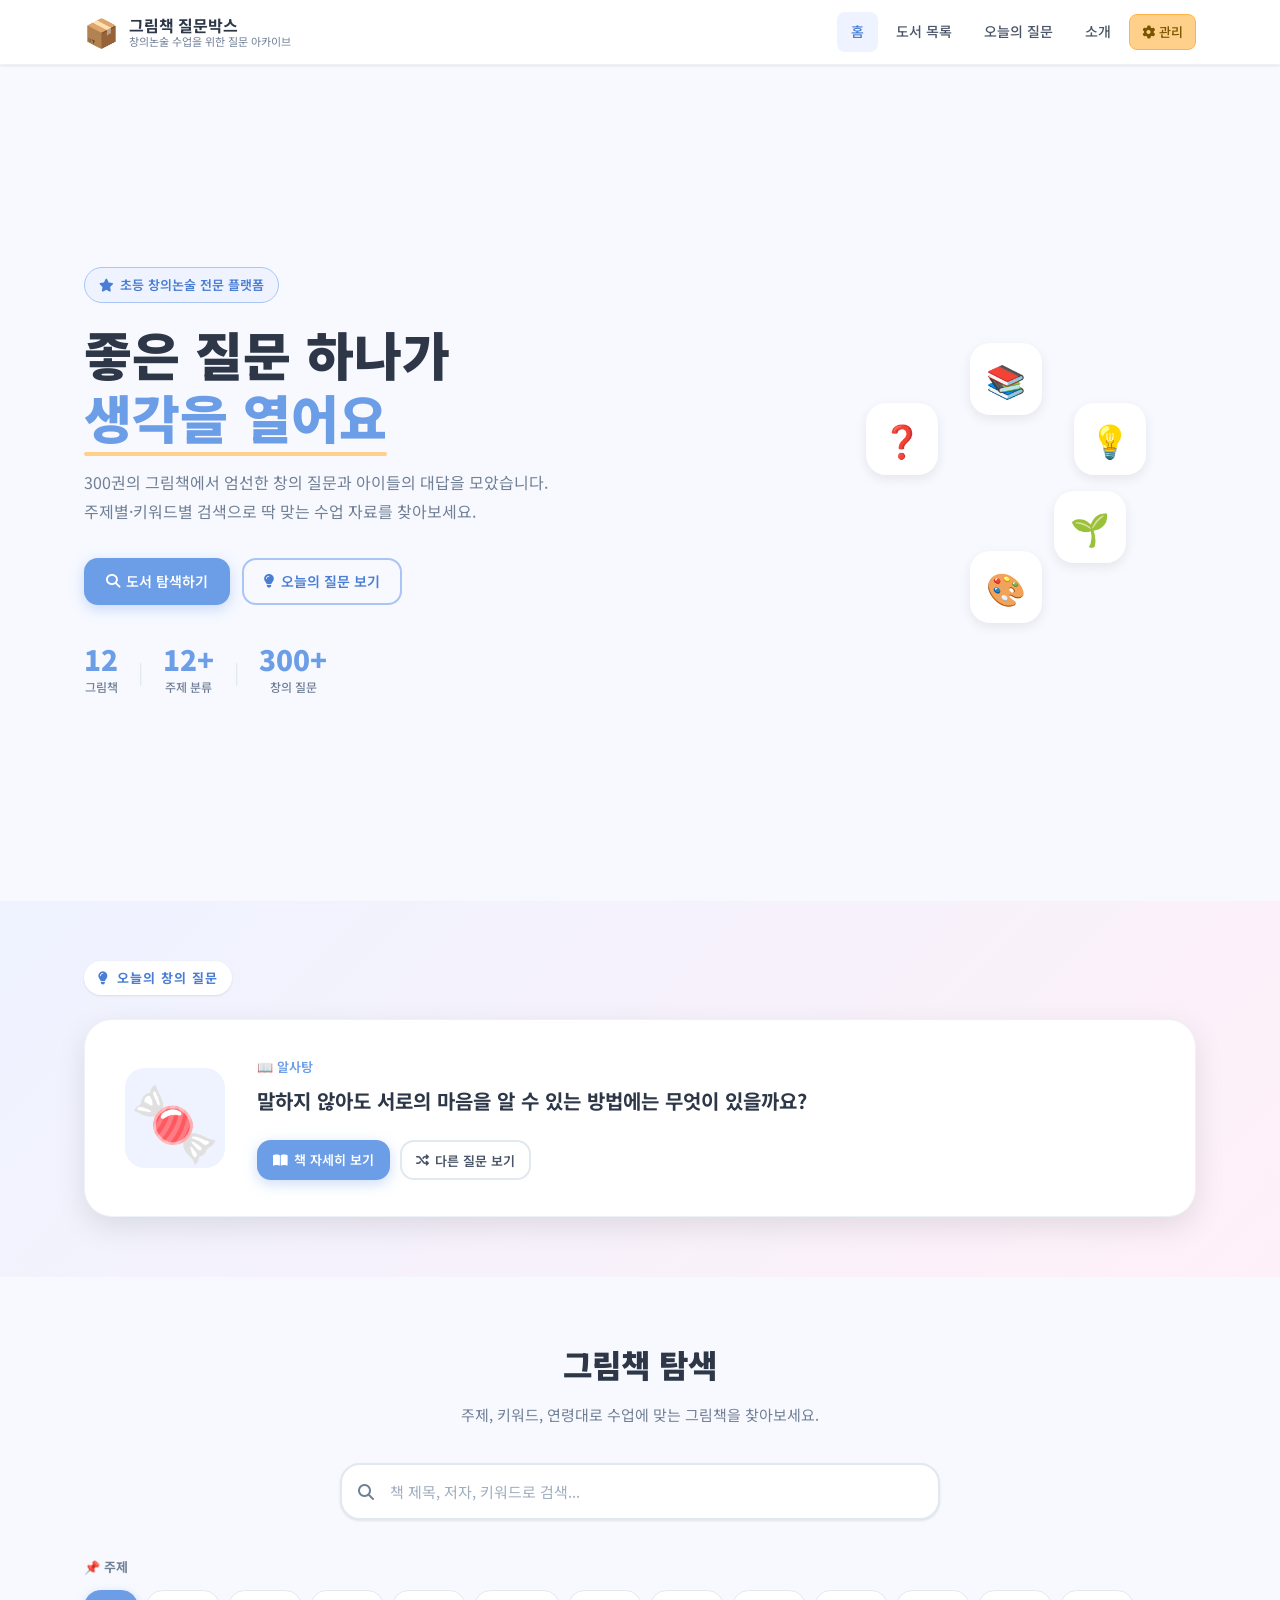
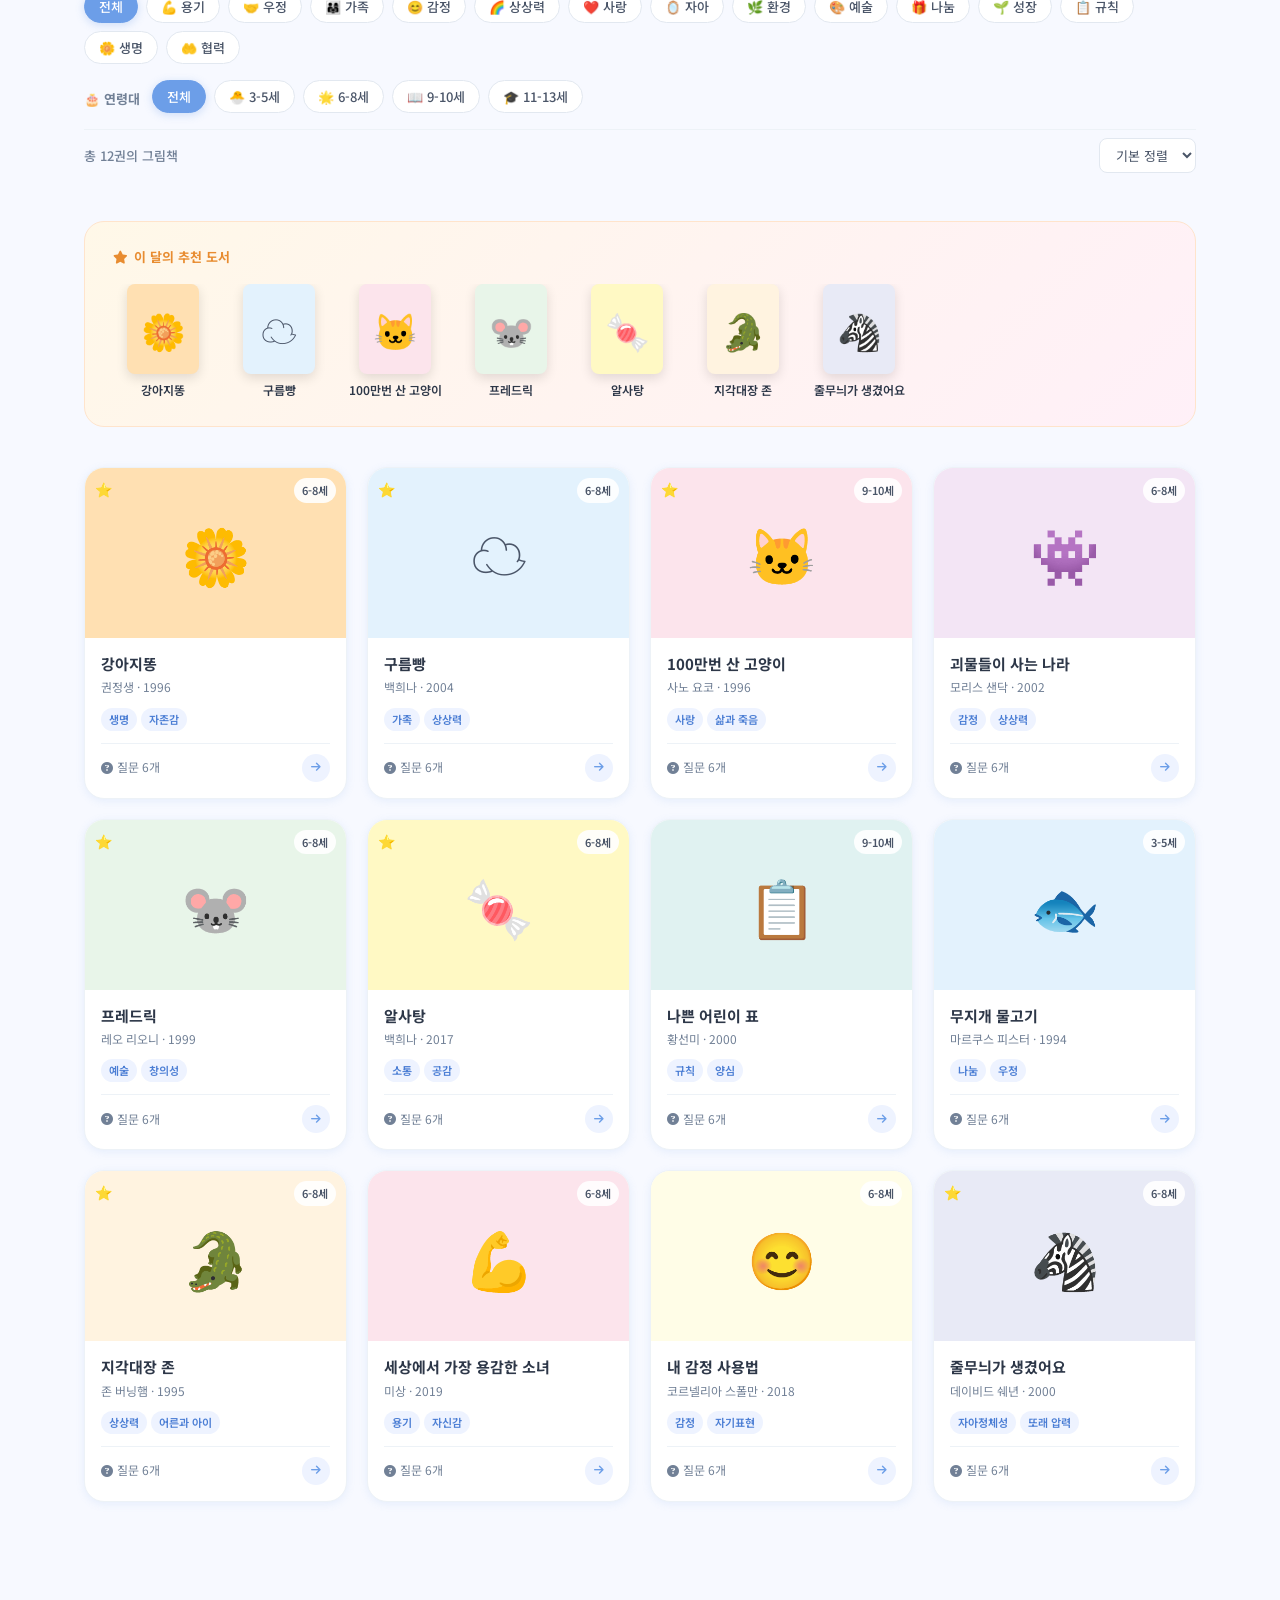
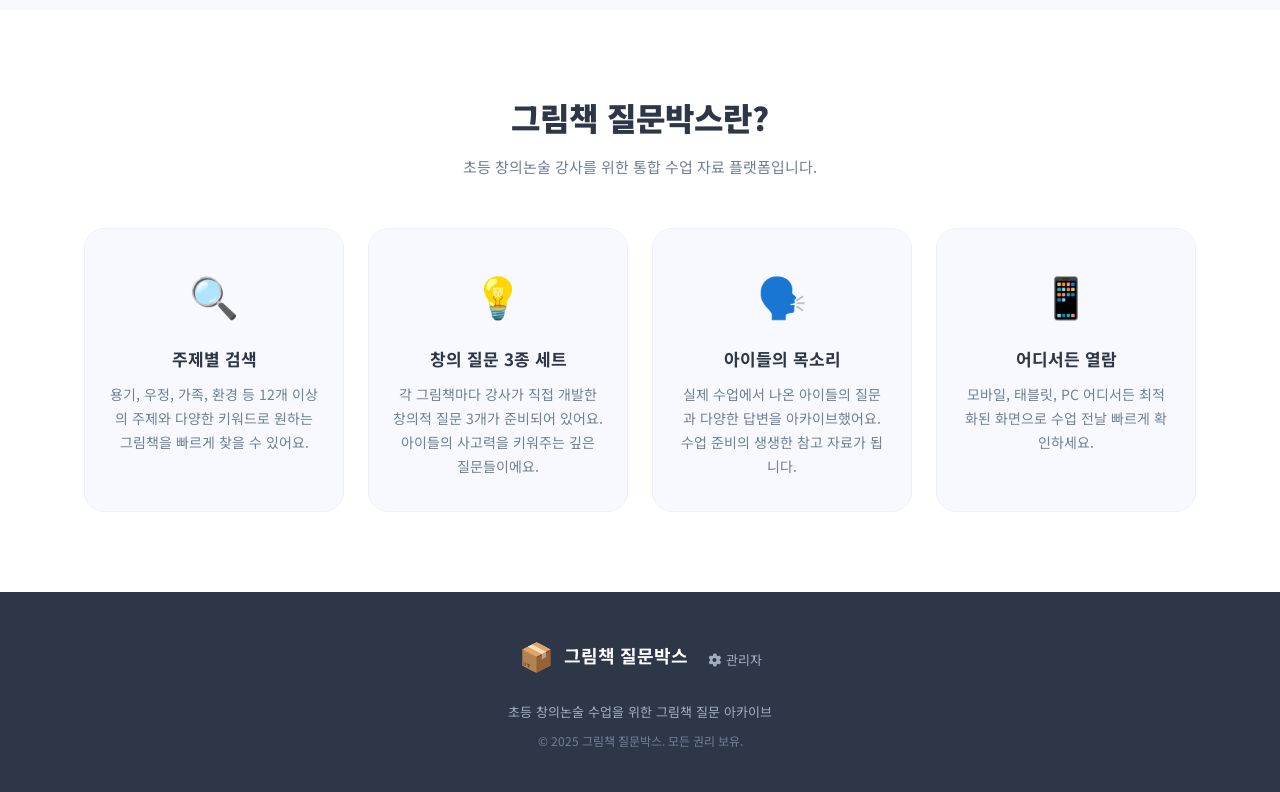
==== index.html @ dcf75ba0 "Add files via upload" ====
<!DOCTYPE html>
<html lang="ko">
<head>
  <meta charset="UTF-8" />
  <meta name="viewport" content="width=device-width, initial-scale=1.0" />
  <title>그림책 질문박스 📦 — 초등 창의논술 수업 플랫폼</title>
  <meta name="description" content="300권의 그림책에서 엄선한 창의 질문과 아이들의 대답을 모았습니다. 주제별·키워드별 검색으로 딱 맞는 수업 자료를 찾아보세요." />
  <link rel="preconnect" href="https://fonts.googleapis.com" />
  <link href="https://fonts.googleapis.com/css2?family=Noto+Sans+KR:wght@300;400;500;700;900&display=swap" rel="stylesheet" />
  <link rel="stylesheet" href="https://cdn.jsdelivr.net/npm/@fortawesome/fontawesome-free@6.4.0/css/all.min.css" />
  <link rel="stylesheet" href="css/style.css" />
</head>
<body>

<!-- ========== 헤더 ========== -->
<header class="site-header" id="siteHeader">
  <div class="header-inner">
    <a href="index.html" class="logo">
      <span class="logo-icon">📦</span>
      <div class="logo-text">
        <span class="logo-main">그림책 질문박스</span>
        <span class="logo-sub">창의논술 수업을 위한 질문 아카이브</span>
      </div>
    </a>
    <nav class="main-nav">
      <a href="index.html" class="nav-link active">홈</a>
      <a href="#books-section" class="nav-link">도서 목록</a>
      <a href="#today-question" class="nav-link">오늘의 질문</a>
      <a href="#about" class="nav-link">소개</a>
      <a href="admin.html" class="nav-link nav-admin">
        <i class="fas fa-cog"></i> 관리
      </a>
    </nav>
    <button class="hamburger" id="hamburger" aria-label="메뉴 열기">
      <i class="fas fa-bars"></i>
    </button>
  </div>
  <!-- 모바일 메뉴 -->
  <nav class="mobile-nav" id="mobileNav">
    <a href="index.html" class="nav-link active">홈</a>
    <a href="#books-section" class="nav-link">도서 목록</a>
    <a href="#today-question" class="nav-link">오늘의 질문</a>
    <a href="#about" class="nav-link">소개</a>
    <a href="admin.html" class="nav-link">⚙️ 관리자</a>
  </nav>
</header>

<!-- ========== 히어로 배너 ========== -->
<section class="hero">
  <div class="hero-content">
    <div class="hero-badge"><i class="fas fa-star"></i> 초등 창의논술 전문 플랫폼</div>
    <h1 class="hero-title">
      좋은 질문 하나가<br />
      <span class="highlight">생각을 열어요</span>
    </h1>
    <p class="hero-desc">
      300권의 그림책에서 엄선한 창의 질문과 아이들의 대답을 모았습니다.<br />
      주제별·키워드별 검색으로 딱 맞는 수업 자료를 찾아보세요.
    </p>
    <div class="hero-actions">
      <a href="#books-section" class="btn btn-primary">
        <i class="fas fa-search"></i> 도서 탐색하기
      </a>
      <a href="#today-question" class="btn btn-outline">
        <i class="fas fa-lightbulb"></i> 오늘의 질문 보기
      </a>
    </div>
    <div class="hero-stats">
      <div class="stat-item">
        <span class="stat-num" id="totalBooks">0</span>
        <span class="stat-label">그림책</span>
      </div>
      <div class="stat-divider">|</div>
      <div class="stat-item">
        <span class="stat-num">12+</span>
        <span class="stat-label">주제 분류</span>
      </div>
      <div class="stat-divider">|</div>
      <div class="stat-item">
        <span class="stat-num">300+</span>
        <span class="stat-label">창의 질문</span>
      </div>
    </div>
  </div>
  <div class="hero-visual">
    <div class="floating-cards">
      <div class="float-card fc1">📚</div>
      <div class="float-card fc2">💡</div>
      <div class="float-card fc3">🌱</div>
      <div class="float-card fc4">🎨</div>
      <div class="float-card fc5">❓</div>
    </div>
  </div>
</section>

<!-- ========== 오늘의 창의 질문 ========== -->
<section class="today-question-section" id="today-question">
  <div class="container">
    <div class="section-label">
      <i class="fas fa-lightbulb"></i> 오늘의 창의 질문
    </div>
    <div class="today-card" id="todayCard">
      <div class="today-card-inner">
        <div class="today-book-emoji" id="todayEmoji">📚</div>
        <div class="today-content">
          <p class="today-book-title" id="todayBookTitle">로딩 중...</p>
          <p class="today-question-text" id="todayQuestionText">질문을 불러오는 중입니다...</p>
          <div class="today-actions">
            <a href="#" class="btn btn-sm btn-primary" id="todayBookLink">
              <i class="fas fa-book-open"></i> 책 자세히 보기
            </a>
            <button class="btn btn-sm btn-ghost" id="refreshQuestion" onclick="loadTodayQuestion()">
              <i class="fas fa-shuffle"></i> 다른 질문 보기
            </button>
          </div>
        </div>
      </div>
    </div>
  </div>
</section>

<!-- ========== 검색 & 필터 ========== -->
<section class="search-section" id="books-section">
  <div class="container">
    <div class="section-header">
      <h2 class="section-title">그림책 탐색</h2>
      <p class="section-desc">주제, 키워드, 연령대로 수업에 맞는 그림책을 찾아보세요.</p>
    </div>

    <!-- 검색바 -->
    <div class="search-bar-wrap">
      <div class="search-bar">
        <i class="fas fa-search search-icon"></i>
        <input
          type="text"
          id="searchInput"
          class="search-input"
          placeholder="책 제목, 저자, 키워드로 검색..."
          autocomplete="off"
        />
        <button class="search-clear" id="searchClear" title="지우기">
          <i class="fas fa-times"></i>
        </button>
      </div>
    </div>

    <!-- 주제별 필터 -->
    <div class="filter-wrap">
      <div class="filter-group">
        <span class="filter-label">📌 주제</span>
        <div class="filter-chips" id="themeFilters">
          <button class="chip active" data-filter="all" data-type="theme">전체</button>
          <button class="chip" data-filter="용기" data-type="theme">💪 용기</button>
          <button class="chip" data-filter="우정" data-type="theme">🤝 우정</button>
          <button class="chip" data-filter="가족" data-type="theme">👨‍👩‍👧 가족</button>
          <button class="chip" data-filter="감정" data-type="theme">😊 감정</button>
          <button class="chip" data-filter="상상력" data-type="theme">🌈 상상력</button>
          <button class="chip" data-filter="사랑" data-type="theme">❤️ 사랑</button>
          <button class="chip" data-filter="자아" data-type="theme">🪞 자아</button>
          <button class="chip" data-filter="환경" data-type="theme">🌿 환경</button>
          <button class="chip" data-filter="예술" data-type="theme">🎨 예술</button>
          <button class="chip" data-filter="나눔" data-type="theme">🎁 나눔</button>
          <button class="chip" data-filter="성장" data-type="theme">🌱 성장</button>
          <button class="chip" data-filter="규칙" data-type="theme">📋 규칙</button>
          <button class="chip" data-filter="생명" data-type="theme">🌼 생명</button>
          <button class="chip" data-filter="협력" data-type="theme">🤲 협력</button>
        </div>
      </div>

      <div class="filter-group">
        <span class="filter-label">🎂 연령대</span>
        <div class="filter-chips" id="ageFilters">
          <button class="chip active" data-filter="all" data-type="age">전체</button>
          <button class="chip" data-filter="유아(3-5세)" data-type="age">🐣 3-5세</button>
          <button class="chip" data-filter="저학년(6-8세)" data-type="age">🌟 6-8세</button>
          <button class="chip" data-filter="중학년(9-10세)" data-type="age">📖 9-10세</button>
          <button class="chip" data-filter="고학년(11-13세)" data-type="age">🎓 11-13세</button>
        </div>
      </div>

      <div class="filter-result-bar">
        <span id="resultCount" class="result-count">전체 도서 표시 중</span>
        <div class="sort-select-wrap">
          <select class="sort-select" id="sortSelect">
            <option value="default">기본 정렬</option>
            <option value="title">제목순</option>
            <option value="year_desc">최신순</option>
            <option value="year_asc">연도순</option>
          </select>
        </div>
      </div>
    </div>
  </div>
</section>

<!-- ========== 도서 그리드 ========== -->
<section class="books-grid-section">
  <div class="container">
    <!-- 추천 도서 배너 (featured) -->
    <div class="featured-banner" id="featuredBanner">
      <div class="featured-label"><i class="fas fa-star"></i> 이 달의 추천 도서</div>
      <div class="featured-scroll" id="featuredScroll"></div>
    </div>

    <!-- 로딩 스피너 -->
    <div class="loading-spinner" id="loadingSpinner">
      <div class="spinner-icon">📚</div>
      <p>그림책을 불러오는 중이에요...</p>
    </div>

    <!-- 도서 카드 그리드 -->
    <div class="books-grid" id="booksGrid" style="display:none;">
      <!-- 카드들이 JS로 동적 삽입됩니다 -->
    </div>

    <!-- 빈 상태 -->
    <div class="empty-state" id="emptyState" style="display:none;">
      <div class="empty-icon">🔍</div>
      <p class="empty-title">검색 결과가 없어요</p>
      <p class="empty-desc">다른 키워드나 필터를 시도해보세요.</p>
      <button class="btn btn-outline" onclick="resetFilters()">필터 초기화</button>
    </div>

    <!-- 페이지네이션 -->
    <div class="pagination" id="pagination"></div>
  </div>
</section>

<!-- ========== 소개 섹션 ========== -->
<section class="about-section" id="about">
  <div class="container">
    <div class="section-header" style="text-align:center; margin-bottom:48px;">
      <h2 class="section-title">그림책 질문박스란?</h2>
      <p class="section-desc">초등 창의논술 강사를 위한 통합 수업 자료 플랫폼입니다.</p>
    </div>
    <div class="about-grid">
      <div class="about-card">
        <div class="about-icon">🔍</div>
        <h3>주제별 검색</h3>
        <p>용기, 우정, 가족, 환경 등 12개 이상의 주제와 다양한 키워드로 원하는 그림책을 빠르게 찾을 수 있어요.</p>
      </div>
      <div class="about-card">
        <div class="about-icon">💡</div>
        <h3>창의 질문 3종 세트</h3>
        <p>각 그림책마다 강사가 직접 개발한 창의적 질문 3개가 준비되어 있어요. 아이들의 사고력을 키워주는 깊은 질문들이에요.</p>
      </div>
      <div class="about-card">
        <div class="about-icon">🗣️</div>
        <h3>아이들의 목소리</h3>
        <p>실제 수업에서 나온 아이들의 질문과 다양한 답변을 아카이브했어요. 수업 준비의 생생한 참고 자료가 됩니다.</p>
      </div>
      <div class="about-card">
        <div class="about-icon">📱</div>
        <h3>어디서든 열람</h3>
        <p>모바일, 태블릿, PC 어디서든 최적화된 화면으로 수업 전날 빠르게 확인하세요.</p>
      </div>
    </div>
  </div>
</section>

<!-- ========== 푸터 ========== -->
<footer class="site-footer">
  <div class="container">
    <div class="footer-inner">
      <div class="footer-top">
        <div class="footer-brand">
          <span class="logo-icon">📦</span>
          <span class="footer-brand-name">그림책 질문박스</span>
        </div>
        <div class="footer-links">
          <a href="admin.html" class="footer-link"><i class="fas fa-cog"></i> 관리자</a>
        </div>
      </div>
      <p class="footer-desc">초등 창의논술 수업을 위한 그림책 질문 아카이브</p>
      <p class="footer-copy">© 2025 그림책 질문박스. 모든 권리 보유.</p>
    </div>
  </div>
</footer>

<!-- 스크롤 Top 버튼 -->
<button class="scroll-top" id="scrollTop" onclick="window.scrollTo({top:0,behavior:'smooth'})" title="맨 위로">
  <i class="fas fa-chevron-up"></i>
</button>

<script src="js/data.js"></script>
<script src="js/main.js"></script>
</body>
</html>
---- css/style.css ----
/* =============================================
   그림책 질문박스 — 메인 스타일시트
   파스텔톤 에듀테크 디자인
   ============================================= */

/* ---------- CSS 변수 ---------- */
:root {
  --primary: #6C9EE8;
  --primary-light: #A8C5F5;
  --primary-dark: #4A7DD4;
  --secondary: #FFB347;
  --secondary-light: #FFD08A;
  --accent: #FF7BAC;
  --accent-light: #FFB3CC;

  --bg-main: #F7F9FF;
  --bg-card: #FFFFFF;
  --bg-soft: #EEF3FF;

  --text-dark: #2D3748;
  --text-body: #4A5568;
  --text-muted: #718096;
  --text-light: #A0AEC0;

  --border: #E2E8F0;
  --border-light: #EDF2F7;

  --shadow-sm: 0 1px 3px rgba(0,0,0,.06), 0 1px 2px rgba(0,0,0,.04);
  --shadow-md: 0 4px 12px rgba(0,0,0,.08);
  --shadow-lg: 0 10px 30px rgba(0,0,0,.10);
  --shadow-card: 0 2px 8px rgba(108,158,232,.12);

  --radius-sm: 8px;
  --radius-md: 14px;
  --radius-lg: 20px;
  --radius-xl: 28px;

  --header-h: 64px;
  --font: 'Noto Sans KR', sans-serif;
  --transition: .2s cubic-bezier(.4,0,.2,1);
}

/* ---------- 리셋 ---------- */
*, *::before, *::after { box-sizing: border-box; margin: 0; padding: 0; }
html { scroll-behavior: smooth; -webkit-text-size-adjust: 100%; }
body {
  font-family: var(--font);
  background: var(--bg-main);
  color: var(--text-body);
  line-height: 1.7;
  font-size: 15px;
}
a { color: inherit; text-decoration: none; }
ul { list-style: none; }
button { cursor: pointer; font-family: var(--font); }
img { max-width: 100%; display: block; }

/* ---------- 컨테이너 ---------- */
.container {
  max-width: 1160px;
  margin: 0 auto;
  padding: 0 24px;
}

/* =============================================
   헤더
   ============================================= */
.site-header {
  position: sticky;
  top: 0;
  z-index: 100;
  background: rgba(255,255,255,.95);
  backdrop-filter: blur(10px);
  border-bottom: 1px solid var(--border-light);
  box-shadow: var(--shadow-sm);
}
.header-inner {
  max-width: 1160px;
  margin: 0 auto;
  padding: 0 24px;
  height: var(--header-h);
  display: flex;
  align-items: center;
  gap: 24px;
}
.logo {
  display: flex;
  align-items: center;
  gap: 10px;
  flex-shrink: 0;
}
.logo-icon { font-size: 28px; }
.logo-text { display: flex; flex-direction: column; line-height: 1.2; }
.logo-main { font-weight: 700; font-size: 16px; color: var(--text-dark); }
.logo-sub { font-size: 11px; color: var(--text-muted); font-weight: 400; }

.main-nav { display: flex; align-items: center; gap: 4px; margin-left: auto; }
.nav-link {
  padding: 8px 14px;
  border-radius: var(--radius-sm);
  font-size: 14px;
  font-weight: 500;
  color: var(--text-body);
  transition: background var(--transition), color var(--transition);
}
.nav-link:hover, .nav-link.active {
  background: var(--bg-soft);
  color: var(--primary-dark);
}
.hamburger {
  display: none;
  background: none;
  border: none;
  font-size: 20px;
  color: var(--text-dark);
  padding: 8px;
  border-radius: var(--radius-sm);
  margin-left: auto;
}
.mobile-nav {
  display: none;
  flex-direction: column;
  padding: 8px 24px 16px;
  border-top: 1px solid var(--border-light);
  background: #fff;
}
.mobile-nav .nav-link { padding: 12px 0; border-bottom: 1px solid var(--border-light); }
.mobile-nav .nav-link:last-child { border-bottom: none; }
.mobile-nav.open { display: flex; }

/* =============================================
   버튼 시스템
   ============================================= */
.btn {
  display: inline-flex;
  align-items: center;
  gap: 6px;
  padding: 10px 20px;
  border-radius: var(--radius-md);
  font-size: 14px;
  font-weight: 600;
  border: 2px solid transparent;
  transition: all var(--transition);
  white-space: nowrap;
}
.btn-primary {
  background: var(--primary);
  color: #fff;
  box-shadow: 0 4px 14px rgba(108,158,232,.35);
}
.btn-primary:hover {
  background: var(--primary-dark);
  transform: translateY(-1px);
  box-shadow: 0 6px 20px rgba(108,158,232,.40);
}
.btn-outline {
  background: transparent;
  color: var(--primary-dark);
  border-color: var(--primary-light);
}
.btn-outline:hover {
  background: var(--bg-soft);
  border-color: var(--primary);
}
.btn-ghost {
  background: transparent;
  color: var(--text-body);
  border-color: var(--border);
}
.btn-ghost:hover { background: var(--bg-soft); }
.btn-sm { padding: 7px 14px; font-size: 13px; }
.btn:disabled { opacity: .5; cursor: not-allowed; transform: none !important; }

/* =============================================
   히어로
   ============================================= */
.hero {
  min-height: calc(100vh - var(--header-h));
  display: grid;
  grid-template-columns: 1fr 380px;
  align-items: center;
  gap: 40px;
  max-width: 1160px;
  margin: 0 auto;
  padding: 60px 24px;
}
.hero-badge {
  display: inline-flex;
  align-items: center;
  gap: 6px;
  background: var(--bg-soft);
  color: var(--primary-dark);
  padding: 6px 14px;
  border-radius: 100px;
  font-size: 13px;
  font-weight: 600;
  margin-bottom: 20px;
  border: 1px solid var(--primary-light);
}
.hero-title {
  font-size: clamp(32px, 5vw, 52px);
  font-weight: 900;
  color: var(--text-dark);
  line-height: 1.2;
  margin-bottom: 20px;
}
.hero-title .highlight {
  color: var(--primary);
  position: relative;
}
.hero-title .highlight::after {
  content: '';
  position: absolute;
  bottom: -2px;
  left: 0;
  right: 0;
  height: 4px;
  background: var(--secondary-light);
  border-radius: 2px;
}
.hero-desc {
  font-size: 16px;
  color: var(--text-muted);
  margin-bottom: 32px;
  line-height: 1.8;
}
.hero-actions { display: flex; gap: 12px; flex-wrap: wrap; margin-bottom: 40px; }
.hero-stats { display: flex; align-items: center; gap: 20px; }
.stat-item { text-align: center; }
.stat-num { display: block; font-size: 28px; font-weight: 900; color: var(--primary); line-height: 1; }
.stat-label { font-size: 12px; color: var(--text-muted); font-weight: 500; }
.stat-divider { color: var(--border); font-size: 20px; }

/* 플로팅 카드 애니메이션 */
.hero-visual {
  display: flex;
  align-items: center;
  justify-content: center;
  position: relative;
  height: 360px;
}
.floating-cards { position: relative; width: 280px; height: 280px; }
.float-card {
  position: absolute;
  width: 72px;
  height: 72px;
  background: #fff;
  border-radius: var(--radius-lg);
  box-shadow: var(--shadow-md);
  display: flex;
  align-items: center;
  justify-content: center;
  font-size: 32px;
  animation: floatAnim 4s ease-in-out infinite;
}
.fc1 { top: 0; left: 50%; transform: translateX(-50%); animation-delay: 0s; }
.fc2 { top: 60px; right: 0; animation-delay: .5s; }
.fc3 { bottom: 60px; right: 20px; animation-delay: 1s; }
.fc4 { bottom: 0; left: 50%; transform: translateX(-50%); animation-delay: 1.5s; }
.fc5 { top: 60px; left: 0; animation-delay: 2s; }

@keyframes floatAnim {
  0%, 100% { transform: translateY(0) translateX(var(--tx, 0)); }
  50% { transform: translateY(-12px) translateX(var(--tx, 0)); }
}
.fc1, .fc4 { --tx: -50%; }

/* =============================================
   오늘의 창의 질문
   ============================================= */
.today-question-section {
  padding: 60px 0;
  background: linear-gradient(135deg, #EEF3FF 0%, #FFF0F8 100%);
}
.section-label {
  display: inline-flex;
  align-items: center;
  gap: 8px;
  font-size: 13px;
  font-weight: 700;
  color: var(--primary-dark);
  text-transform: uppercase;
  letter-spacing: .08em;
  margin-bottom: 24px;
  background: var(--bg-card);
  padding: 6px 14px;
  border-radius: 100px;
  box-shadow: var(--shadow-sm);
}
.today-card {
  background: #fff;
  border-radius: var(--radius-xl);
  box-shadow: var(--shadow-lg);
  overflow: hidden;
  border: 1px solid var(--border-light);
  transition: transform var(--transition), box-shadow var(--transition);
}
.today-card:hover {
  transform: translateY(-2px);
  box-shadow: 0 16px 40px rgba(108,158,232,.15);
}
.today-card-inner {
  display: flex;
  align-items: center;
  gap: 32px;
  padding: 36px 40px;
}
.today-book-emoji {
  font-size: 72px;
  flex-shrink: 0;
  width: 100px;
  height: 100px;
  display: flex;
  align-items: center;
  justify-content: center;
  background: var(--bg-soft);
  border-radius: var(--radius-lg);
}
.today-book-title {
  font-size: 13px;
  font-weight: 600;
  color: var(--primary);
  margin-bottom: 8px;
}
.today-question-text {
  font-size: 20px;
  font-weight: 700;
  color: var(--text-dark);
  line-height: 1.5;
  margin-bottom: 24px;
}
.today-actions { display: flex; gap: 10px; flex-wrap: wrap; }

/* =============================================
   검색 섹션
   ============================================= */
.search-section {
  padding: 60px 0 24px;
}
.section-header { text-align: center; margin-bottom: 36px; }
.section-title {
  font-size: 32px;
  font-weight: 900;
  color: var(--text-dark);
  margin-bottom: 10px;
}
.section-desc { font-size: 15px; color: var(--text-muted); }

.search-bar-wrap { margin-bottom: 28px; }
.search-bar {
  position: relative;
  max-width: 600px;
  margin: 0 auto;
}
.search-icon {
  position: absolute;
  left: 18px;
  top: 50%;
  transform: translateY(-50%);
  color: var(--text-muted);
  font-size: 16px;
  pointer-events: none;
}
.search-input {
  width: 100%;
  padding: 16px 50px 16px 48px;
  border: 2px solid var(--border);
  border-radius: var(--radius-lg);
  font-size: 15px;
  font-family: var(--font);
  background: #fff;
  color: var(--text-dark);
  transition: border-color var(--transition), box-shadow var(--transition);
  box-shadow: var(--shadow-sm);
}
.search-input:focus {
  outline: none;
  border-color: var(--primary);
  box-shadow: 0 0 0 4px rgba(108,158,232,.15);
}
.search-input::placeholder { color: var(--text-light); }
.search-clear {
  position: absolute;
  right: 14px;
  top: 50%;
  transform: translateY(-50%);
  background: none;
  border: none;
  color: var(--text-muted);
  font-size: 14px;
  padding: 4px;
  opacity: 0;
  pointer-events: none;
  transition: opacity var(--transition);
}
.search-clear.visible { opacity: 1; pointer-events: auto; }

/* 필터 */
.filter-wrap { display: flex; flex-direction: column; gap: 16px; }
.filter-group { display: flex; align-items: flex-start; gap: 12px; flex-wrap: wrap; }
.filter-label {
  font-size: 13px;
  font-weight: 700;
  color: var(--text-muted);
  white-space: nowrap;
  padding-top: 8px;
  min-width: 42px;
}
.filter-chips { display: flex; flex-wrap: wrap; gap: 8px; }
.chip {
  padding: 6px 14px;
  border-radius: 100px;
  font-size: 13px;
  font-weight: 500;
  background: #fff;
  border: 1.5px solid var(--border);
  color: var(--text-body);
  transition: all var(--transition);
}
.chip:hover { border-color: var(--primary-light); color: var(--primary-dark); background: var(--bg-soft); }
.chip.active { background: var(--primary); border-color: var(--primary); color: #fff; box-shadow: 0 2px 8px rgba(108,158,232,.3); }

.filter-result-bar {
  display: flex;
  align-items: center;
  justify-content: space-between;
  padding-top: 8px;
  border-top: 1px solid var(--border-light);
}
.result-count { font-size: 13px; color: var(--text-muted); font-weight: 500; }
.sort-select {
  padding: 6px 12px;
  border: 1.5px solid var(--border);
  border-radius: var(--radius-sm);
  font-size: 13px;
  font-family: var(--font);
  background: #fff;
  color: var(--text-body);
  cursor: pointer;
}
.sort-select:focus { outline: none; border-color: var(--primary); }

/* =============================================
   도서 그리드 섹션
   ============================================= */
.books-grid-section { padding: 24px 0 60px; }

/* 추천 배너 */
.featured-banner {
  margin-bottom: 40px;
  padding: 24px 28px;
  background: linear-gradient(135deg, #FFF8E8 0%, #FFF0F8 100%);
  border-radius: var(--radius-lg);
  border: 1px solid #FFE4CC;
}
.featured-label {
  font-size: 13px;
  font-weight: 700;
  color: #E88C30;
  margin-bottom: 16px;
  display: flex;
  align-items: center;
  gap: 6px;
}
.featured-scroll { display: flex; gap: 16px; overflow-x: auto; padding-bottom: 4px; }
.featured-scroll::-webkit-scrollbar { height: 4px; }
.featured-scroll::-webkit-scrollbar-track { background: transparent; }
.featured-scroll::-webkit-scrollbar-thumb { background: #FFD08A; border-radius: 2px; }

/* 미니 카드 (추천용) */
.mini-book-card {
  flex-shrink: 0;
  width: 100px;
  display: flex;
  flex-direction: column;
  align-items: center;
  gap: 8px;
  cursor: pointer;
  transition: transform var(--transition);
}
.mini-book-card:hover { transform: translateY(-4px); }
.mini-cover {
  width: 72px;
  height: 90px;
  border-radius: var(--radius-sm);
  display: flex;
  align-items: center;
  justify-content: center;
  font-size: 36px;
  box-shadow: 0 4px 12px rgba(0,0,0,.12);
}
.mini-title {
  font-size: 12px;
  font-weight: 600;
  color: var(--text-dark);
  text-align: center;
  line-height: 1.3;
  word-break: keep-all;
}

/* 도서 그리드 */
.books-grid {
  display: grid;
  grid-template-columns: repeat(auto-fill, minmax(220px, 1fr));
  gap: 20px;
}

/* 책 카드 */
.book-card {
  background: #fff;
  border-radius: var(--radius-lg);
  border: 1px solid var(--border-light);
  box-shadow: var(--shadow-card);
  overflow: hidden;
  cursor: pointer;
  transition: transform var(--transition), box-shadow var(--transition);
  display: flex;
  flex-direction: column;
}
.book-card:hover {
  transform: translateY(-4px);
  box-shadow: 0 12px 32px rgba(108,158,232,.18);
}
.book-card-cover {
  height: 170px;
  display: flex;
  align-items: center;
  justify-content: center;
  font-size: 56px;
  position: relative;
}
.book-card-age {
  position: absolute;
  top: 10px;
  right: 10px;
  background: rgba(255,255,255,.9);
  padding: 3px 8px;
  border-radius: 100px;
  font-size: 11px;
  font-weight: 600;
  color: var(--text-body);
}
.book-card-body { padding: 16px; flex: 1; display: flex; flex-direction: column; }
.book-card-title {
  font-size: 15px;
  font-weight: 700;
  color: var(--text-dark);
  margin-bottom: 4px;
  line-height: 1.3;
}
.book-card-author { font-size: 12px; color: var(--text-muted); margin-bottom: 10px; }
.book-card-themes {
  display: flex;
  flex-wrap: wrap;
  gap: 4px;
  margin-bottom: 12px;
}
.theme-tag {
  padding: 2px 8px;
  border-radius: 100px;
  font-size: 11px;
  font-weight: 600;
  background: var(--bg-soft);
  color: var(--primary-dark);
}
.book-card-footer {
  display: flex;
  align-items: center;
  justify-content: space-between;
  margin-top: auto;
  padding-top: 10px;
  border-top: 1px solid var(--border-light);
}
.book-card-q-count {
  font-size: 12px;
  color: var(--text-muted);
  display: flex;
  align-items: center;
  gap: 4px;
}
.book-card-arrow {
  width: 28px;
  height: 28px;
  background: var(--bg-soft);
  border-radius: 50%;
  display: flex;
  align-items: center;
  justify-content: center;
  font-size: 11px;
  color: var(--primary);
  transition: background var(--transition);
}
.book-card:hover .book-card-arrow { background: var(--primary); color: #fff; }
.book-featured-badge {
  position: absolute;
  top: 10px;
  left: 10px;
  font-size: 14px;
}

/* 빈 상태 */
.empty-state {
  text-align: center;
  padding: 80px 24px;
}
.empty-icon { font-size: 56px; margin-bottom: 16px; }
.empty-title { font-size: 18px; font-weight: 700; color: var(--text-dark); margin-bottom: 8px; }
.empty-desc { font-size: 14px; color: var(--text-muted); margin-bottom: 24px; }

/* 페이지네이션 */
.pagination {
  display: flex;
  justify-content: center;
  gap: 8px;
  margin-top: 48px;
}
.page-btn {
  width: 40px;
  height: 40px;
  border-radius: var(--radius-sm);
  border: 1.5px solid var(--border);
  background: #fff;
  color: var(--text-body);
  font-size: 14px;
  font-weight: 500;
  display: flex;
  align-items: center;
  justify-content: center;
  transition: all var(--transition);
}
.page-btn:hover { border-color: var(--primary); color: var(--primary-dark); background: var(--bg-soft); }
.page-btn.active { background: var(--primary); border-color: var(--primary); color: #fff; box-shadow: 0 2px 8px rgba(108,158,232,.3); }
.page-btn.ellipsis { border: none; background: none; cursor: default; }

/* =============================================
   소개 섹션
   ============================================= */
.about-section {
  padding: 80px 0;
  background: #fff;
}
.about-grid {
  display: grid;
  grid-template-columns: repeat(auto-fill, minmax(240px, 1fr));
  gap: 24px;
}
.about-card {
  padding: 32px 24px;
  background: var(--bg-main);
  border-radius: var(--radius-lg);
  border: 1px solid var(--border-light);
  text-align: center;
  transition: transform var(--transition), box-shadow var(--transition);
}
.about-card:hover { transform: translateY(-4px); box-shadow: var(--shadow-md); }
.about-icon { font-size: 40px; margin-bottom: 16px; }
.about-card h3 { font-size: 17px; font-weight: 700; color: var(--text-dark); margin-bottom: 10px; }
.about-card p { font-size: 14px; color: var(--text-muted); line-height: 1.7; }

/* =============================================
   푸터
   ============================================= */
.site-footer {
  background: var(--text-dark);
  color: #fff;
  padding: 40px 0;
}
.footer-inner { text-align: center; }
.footer-brand {
  display: flex;
  align-items: center;
  justify-content: center;
  gap: 10px;
  margin-bottom: 10px;
}
.footer-brand-name { font-size: 18px; font-weight: 700; }
.footer-desc { font-size: 13px; color: #A0AEC0; margin-bottom: 8px; }
.footer-copy { font-size: 12px; color: #718096; }

/* =============================================
   책 상세 페이지 전용
   ============================================= */

/* 브레드크럼 */
.breadcrumb-bar {
  background: #fff;
  border-bottom: 1px solid var(--border-light);
  padding: 12px 0;
}
.breadcrumb-link { font-size: 13px; color: var(--text-muted); transition: color var(--transition); }
.breadcrumb-link:hover { color: var(--primary); }
.breadcrumb-sep { color: var(--text-light); margin: 0 8px; font-size: 13px; }
.breadcrumb-current { font-size: 13px; color: var(--text-dark); font-weight: 600; }

/* 책 히어로 */
.book-hero {
  padding: 48px 0;
  background: #fff;
  border-bottom: 1px solid var(--border-light);
}
.book-hero-inner {
  display: grid;
  grid-template-columns: 220px 1fr;
  gap: 48px;
  align-items: start;
}
.book-cover-wrap { display: flex; flex-direction: column; align-items: center; gap: 12px; }
.book-cover {
  width: 180px;
  height: 230px;
  border-radius: var(--radius-lg);
  display: flex;
  align-items: center;
  justify-content: center;
  font-size: 72px;
  box-shadow: 0 8px 30px rgba(0,0,0,.15);
}
.book-badges { display: flex; flex-wrap: wrap; gap: 6px; justify-content: center; }
.book-meta-top { display: flex; align-items: center; gap: 10px; margin-bottom: 12px; }
.book-age-badge {
  padding: 4px 12px;
  background: var(--bg-soft);
  color: var(--primary-dark);
  border-radius: 100px;
  font-size: 12px;
  font-weight: 600;
}
.book-year { font-size: 13px; color: var(--text-muted); }
.book-title { font-size: 32px; font-weight: 900; color: var(--text-dark); margin-bottom: 8px; line-height: 1.2; }
.book-author { font-size: 14px; color: var(--text-muted); margin-bottom: 16px; }
.book-synopsis { font-size: 15px; color: var(--text-body); line-height: 1.8; margin-bottom: 20px; }
.book-themes { display: flex; flex-wrap: wrap; gap: 6px; margin-bottom: 12px; }
.book-theme-tag {
  padding: 4px 12px;
  border-radius: 100px;
  font-size: 12px;
  font-weight: 600;
  background: #E8F4FF;
  color: var(--primary-dark);
  border: 1px solid var(--primary-light);
}
.book-keywords { display: flex; flex-wrap: wrap; gap: 6px; margin-bottom: 24px; }
.keyword-tag {
  padding: 3px 10px;
  border-radius: 100px;
  font-size: 12px;
  background: var(--border-light);
  color: var(--text-muted);
}
.book-header-actions { display: flex; gap: 10px; flex-wrap: wrap; }

/* 탭 바 */
.tab-bar { background: #fff; border-bottom: 1px solid var(--border); }
.sticky-tab { position: sticky; top: var(--header-h); z-index: 90; }
.tabs { display: flex; gap: 0; }
.tab-btn {
  padding: 16px 24px;
  background: none;
  border: none;
  font-size: 14px;
  font-weight: 600;
  color: var(--text-muted);
  display: flex;
  align-items: center;
  gap: 6px;
  border-bottom: 3px solid transparent;
  transition: all var(--transition);
  position: relative;
}
.tab-btn:hover { color: var(--primary-dark); background: var(--bg-soft); }
.tab-btn.active { color: var(--primary-dark); border-bottom-color: var(--primary); }
.tab-count {
  background: var(--bg-soft);
  color: var(--primary-dark);
  padding: 2px 7px;
  border-radius: 100px;
  font-size: 11px;
  font-weight: 700;
}
.tab-btn.active .tab-count { background: var(--primary); color: #fff; }

/* 탭 콘텐츠 */
.tab-content-wrap { padding: 40px 0; }
.tab-panel { display: none; }
.tab-panel.active { display: block; }

.panel-intro {
  display: flex;
  align-items: flex-start;
  gap: 16px;
  margin-bottom: 32px;
  padding: 24px;
  background: var(--bg-soft);
  border-radius: var(--radius-lg);
  border: 1px solid var(--primary-light);
}
.panel-intro-icon { font-size: 36px; flex-shrink: 0; }
.panel-title { font-size: 20px; font-weight: 700; color: var(--text-dark); margin-bottom: 6px; }
.panel-desc { font-size: 14px; color: var(--text-muted); line-height: 1.7; }

/* 질문 리스트 (아코디언) */
.questions-list { display: flex; flex-direction: column; gap: 12px; }
.question-item {
  background: #fff;
  border: 1.5px solid var(--border);
  border-radius: var(--radius-md);
  overflow: hidden;
  transition: box-shadow var(--transition);
}
.question-item:hover { box-shadow: var(--shadow-md); }
.question-item.open { border-color: var(--primary-light); box-shadow: 0 0 0 3px rgba(108,158,232,.1); }
.question-header {
  display: flex;
  align-items: center;
  gap: 16px;
  padding: 20px 24px;
  cursor: pointer;
  transition: background var(--transition);
  user-select: none;
}
.question-header:hover { background: var(--bg-soft); }
.question-num {
  width: 32px;
  height: 32px;
  border-radius: 50%;
  background: var(--bg-soft);
  color: var(--primary-dark);
  display: flex;
  align-items: center;
  justify-content: center;
  font-size: 13px;
  font-weight: 700;
  flex-shrink: 0;
}
.question-item.open .question-num { background: var(--primary); color: #fff; }
.question-text-preview {
  flex: 1;
  font-size: 15px;
  font-weight: 600;
  color: var(--text-dark);
  line-height: 1.5;
}
.question-toggle-icon {
  font-size: 12px;
  color: var(--text-muted);
  transition: transform var(--transition);
}
.question-item.open .question-toggle-icon { transform: rotate(180deg); }

/* 답변 패널 */
.question-answers {
  display: none;
  padding: 0 24px 24px;
  border-top: 1px solid var(--border-light);
}
.question-item.open .question-answers { display: block; }
.answers-intro {
  font-size: 13px;
  color: var(--text-muted);
  padding: 16px 0;
  margin-bottom: 12px;
}
.answer-list { display: flex; flex-direction: column; gap: 8px; }
.answer-item {
  display: flex;
  gap: 12px;
  align-items: flex-start;
  padding: 12px 16px;
  background: var(--bg-main);
  border-radius: var(--radius-sm);
  border-left: 3px solid var(--primary-light);
}
.answer-avatar {
  width: 28px;
  height: 28px;
  border-radius: 50%;
  background: var(--secondary-light);
  display: flex;
  align-items: center;
  justify-content: center;
  font-size: 14px;
  flex-shrink: 0;
}
.answer-text { font-size: 14px; color: var(--text-body); line-height: 1.6; }
.add-answer-placeholder {
  margin-top: 16px;
  padding: 14px 20px;
  border: 2px dashed var(--border);
  border-radius: var(--radius-md);
  text-align: center;
  font-size: 13px;
  color: var(--text-light);
  background: #fff;
}

/* =============================================
   수업 가이드
   ============================================= */
.guide-grid { display: grid; grid-template-columns: repeat(auto-fill, minmax(240px, 1fr)); gap: 20px; margin-bottom: 32px; }
.guide-card {
  background: #fff;
  border: 1px solid var(--border-light);
  border-radius: var(--radius-md);
  padding: 24px;
  box-shadow: var(--shadow-sm);
}
.guide-card-header { display: flex; align-items: center; gap: 10px; margin-bottom: 14px; }
.guide-step {
  font-size: 10px;
  font-weight: 800;
  letter-spacing: .1em;
  color: var(--primary);
  background: var(--bg-soft);
  padding: 3px 8px;
  border-radius: 4px;
}
.guide-card h3 { font-size: 15px; font-weight: 700; color: var(--text-dark); }
.guide-list { display: flex; flex-direction: column; gap: 8px; }
.guide-list li {
  font-size: 13px;
  color: var(--text-body);
  padding-left: 14px;
  position: relative;
  line-height: 1.6;
}
.guide-list li::before {
  content: '•';
  position: absolute;
  left: 0;
  color: var(--primary);
  font-weight: 700;
}

/* =============================================
   Coming Soon 박스
   ============================================= */
.coming-soon-box {
  display: flex;
  align-items: flex-start;
  gap: 20px;
  padding: 28px 32px;
  background: linear-gradient(135deg, #FFF8F0 0%, #FFF0F8 100%);
  border: 2px dashed #FFB347;
  border-radius: var(--radius-lg);
}
.coming-soon-icon { font-size: 40px; flex-shrink: 0; }
.coming-soon-content h3 { font-size: 16px; font-weight: 700; color: var(--text-dark); margin-bottom: 8px; }
.coming-soon-content p { font-size: 14px; color: var(--text-muted); margin-bottom: 14px; line-height: 1.7; }
.coming-soon-list { display: flex; flex-direction: column; gap: 6px; }
.coming-soon-list li {
  font-size: 13px;
  color: var(--text-body);
  display: flex;
  align-items: center;
  gap: 8px;
}
.coming-soon-list .fa-clock { color: #FFB347; }

/* 답변 추가 영역 */
.answer-add-section { padding: 0 0 40px; }
.answer-add-placeholder { margin-top: 0; }

/* =============================================
   관련 도서
   ============================================= */
.related-books-section { padding: 48px 0 60px; background: #fff; }
.section-title-sm { font-size: 20px; font-weight: 700; color: var(--text-dark); margin-bottom: 24px; }
.related-books-grid {
  display: grid;
  grid-template-columns: repeat(auto-fill, minmax(200px, 1fr));
  gap: 16px;
}

/* =============================================
   반응형
   ============================================= */
@media (max-width: 900px) {
  .hero {
    grid-template-columns: 1fr;
    padding: 40px 24px;
    min-height: auto;
  }
  .hero-visual { display: none; }
  .book-hero-inner { grid-template-columns: 1fr; }
  .book-cover-wrap { flex-direction: row; align-items: flex-start; gap: 20px; }
  .book-cover { width: 120px; height: 155px; font-size: 48px; }
}

@media (max-width: 680px) {
  .main-nav { display: none; }
  .hamburger { display: flex; }
  .logo-sub { display: none; }
  .today-card-inner { flex-direction: column; padding: 24px; gap: 16px; text-align: center; }
  .today-actions { justify-content: center; }
  .filter-group { flex-direction: column; gap: 8px; }
  .filter-label { padding-top: 0; }
  .tabs { overflow-x: auto; }
  .tab-btn { padding: 14px 16px; font-size: 13px; white-space: nowrap; }
  .section-title { font-size: 24px; }
  .books-grid { grid-template-columns: repeat(auto-fill, minmax(160px, 1fr)); gap: 14px; }
  .guide-grid { grid-template-columns: 1fr; }
  .coming-soon-box { flex-direction: column; padding: 20px; }
  .panel-intro { flex-direction: column; gap: 10px; }
  .hero-title { font-size: 28px; }
}

@media (max-width: 420px) {
  .books-grid { grid-template-columns: 1fr 1fr; gap: 12px; }
  .book-card-cover { height: 130px; font-size: 44px; }
}

/* =============================================
   로딩 스피너
   ============================================= */
.loading-spinner {
  text-align: center;
  padding: 80px 24px;
  display: flex;
  flex-direction: column;
  align-items: center;
  gap: 16px;
}
.spinner-icon {
  font-size: 48px;
  animation: bounce 1.2s ease-in-out infinite;
}
.loading-spinner p {
  font-size: 15px;
  color: var(--text-muted);
  font-weight: 500;
}
@keyframes bounce {
  0%, 100% { transform: translateY(0); }
  50% { transform: translateY(-12px); }
}

/* =============================================
   스크롤 탑 버튼
   ============================================= */
.scroll-top {
  position: fixed;
  bottom: 28px;
  right: 28px;
  width: 44px;
  height: 44px;
  border-radius: 50%;
  background: var(--primary);
  color: #fff;
  border: none;
  font-size: 16px;
  box-shadow: 0 4px 14px rgba(108,158,232,.4);
  display: flex;
  align-items: center;
  justify-content: center;
  cursor: pointer;
  opacity: 0;
  pointer-events: none;
  transition: opacity var(--transition), transform var(--transition);
  z-index: 200;
}
.scroll-top.visible { opacity: 1; pointer-events: auto; }
.scroll-top:hover { transform: translateY(-2px); background: var(--primary-dark); }

/* =============================================
   관리자 네비 링크
   ============================================= */
.nav-admin {
  background: var(--secondary-light);
  color: #7a5500 !important;
  border: 1px solid var(--secondary);
  padding: 6px 12px;
  border-radius: var(--radius-sm);
  font-size: 13px;
}
.nav-admin:hover {
  background: var(--secondary) !important;
  color: #fff !important;
}

/* =============================================
   푸터 상단 개선
   ============================================= */
.footer-top {
  display: flex;
  align-items: center;
  justify-content: center;
  gap: 20px;
  margin-bottom: 12px;
  flex-wrap: wrap;
}
.footer-links { display: flex; gap: 12px; }
.footer-link {
  font-size: 13px;
  color: #A0AEC0;
  display: flex;
  align-items: center;
  gap: 5px;
  transition: color var(--transition);
}
.footer-link:hover { color: #fff; }

/* =============================================
   수업 팁 박스 (book.html)
   ============================================= */
.lesson-tips-box {
  background: linear-gradient(135deg, #E8F4FF 0%, #EEF3FF 100%);
  border: 1.5px solid var(--primary-light);
  border-radius: var(--radius-lg);
  padding: 20px 24px;
  margin-bottom: 24px;
}
.tips-header {
  font-size: 13px;
  font-weight: 700;
  color: var(--primary-dark);
  margin-bottom: 8px;
  display: flex;
  align-items: center;
  gap: 6px;
}
.tips-text {
  font-size: 14px;
  color: var(--text-body);
  line-height: 1.8;
}

/* =============================================
   애니메이션 유틸리티
   ============================================= */
.fade-in { animation: fadeIn .3s ease; }
@keyframes fadeIn { from { opacity: 0; transform: translateY(10px); } to { opacity: 1; transform: translateY(0); } }

.skeleton {
  background: linear-gradient(90deg, #f0f0f0 25%, #e0e0e0 50%, #f0f0f0 75%);
  background-size: 200% 100%;
  animation: shimmer 1.2s infinite;
  border-radius: var(--radius-sm);
}
@keyframes shimmer { 0% { background-position: 200% 0; } 100% { background-position: -200% 0; } }

/* =============================================
   인쇄 스타일
   ============================================= */
@media print {
  .site-header, .tab-bar, .book-header-actions,
  .answer-add-section, .related-books-section,
  .site-footer, .scroll-top { display: none !important; }
  .tab-panel { display: block !important; }
  .book-hero { padding: 24px 0; }
  .question-answers { display: block !important; }
}
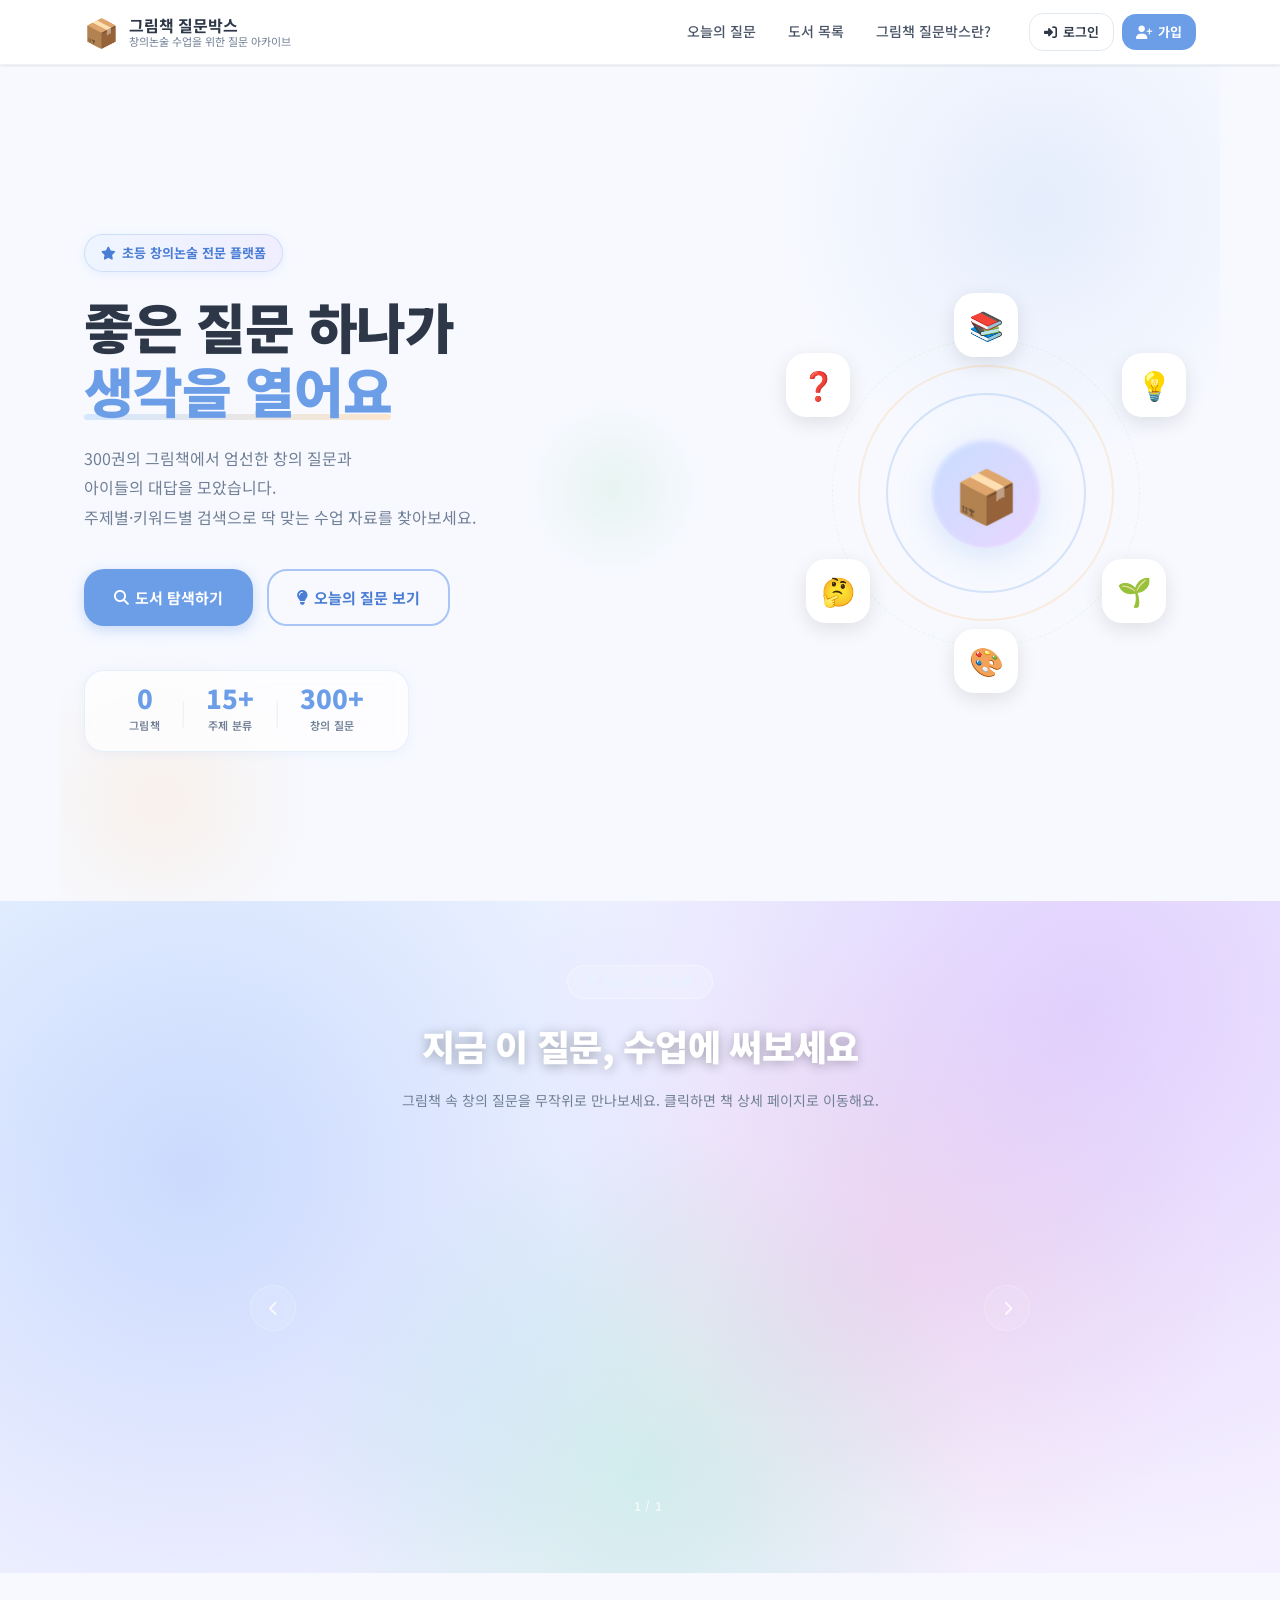
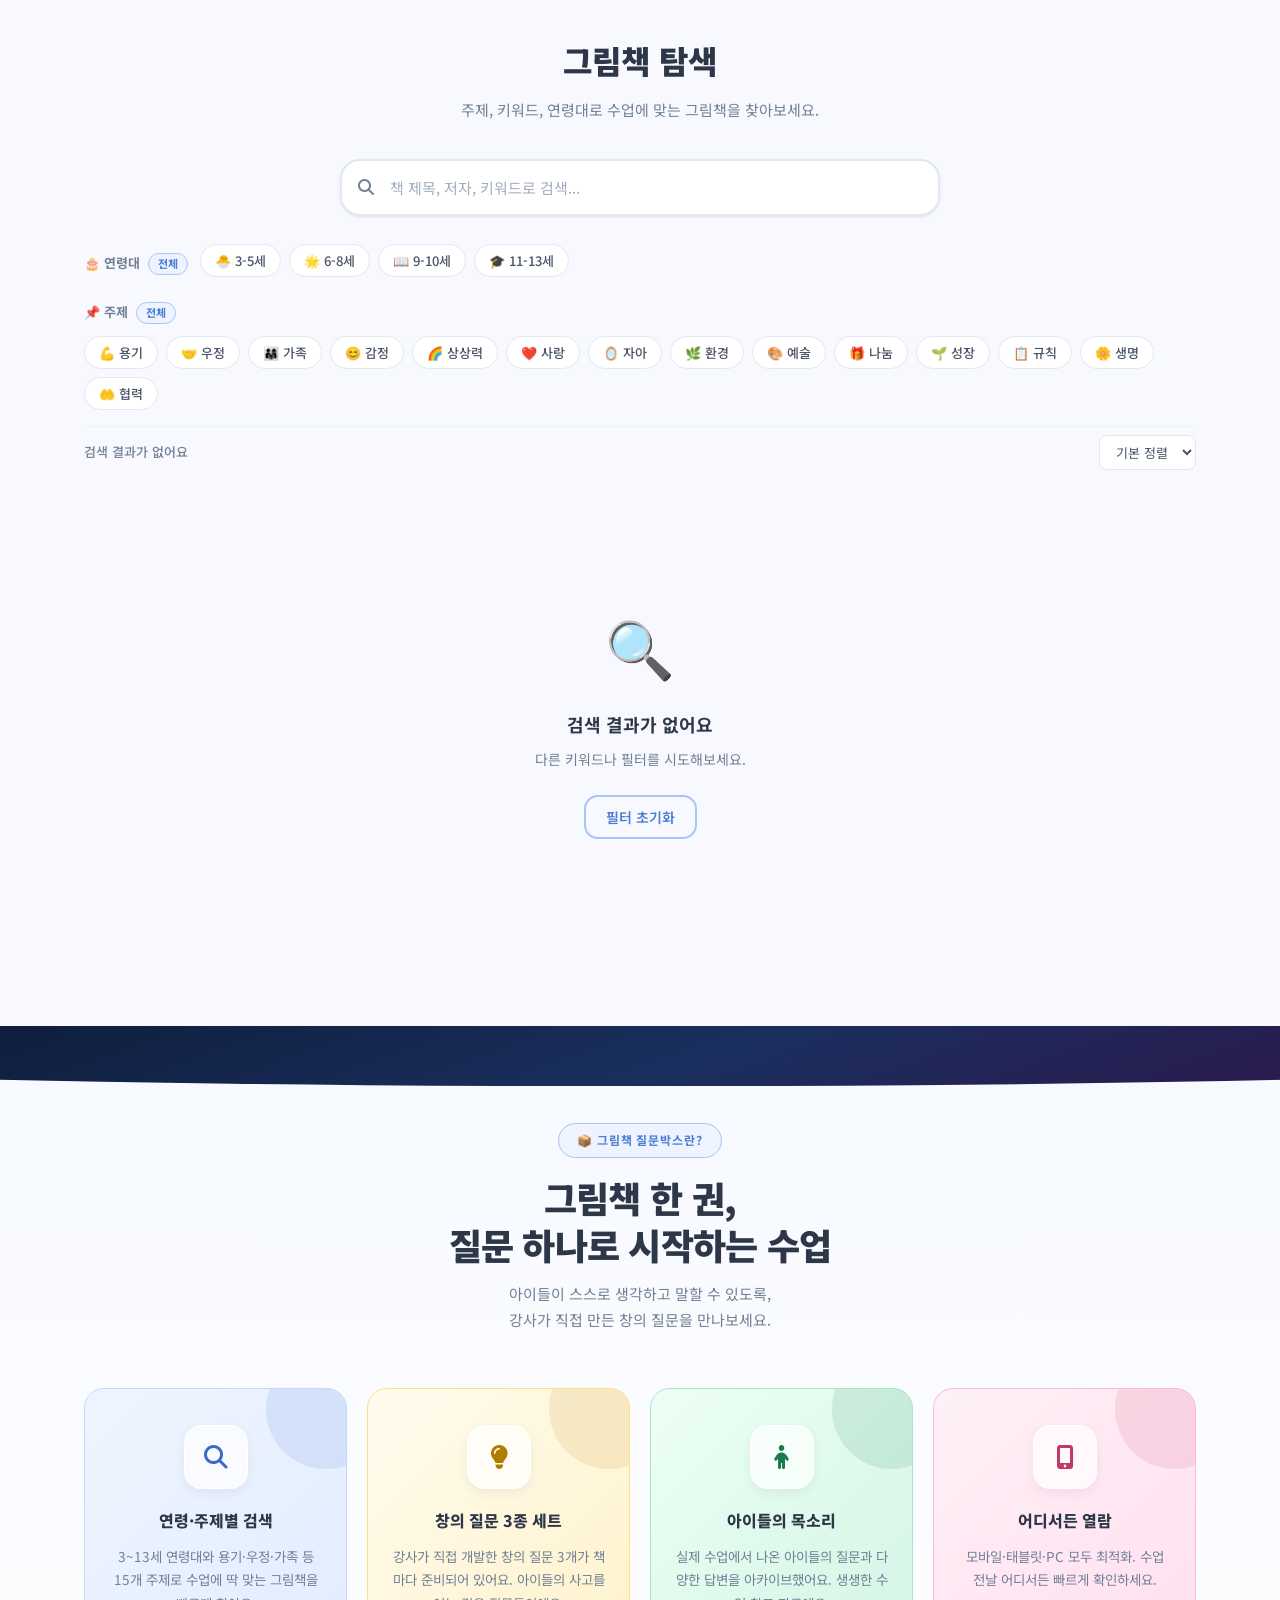
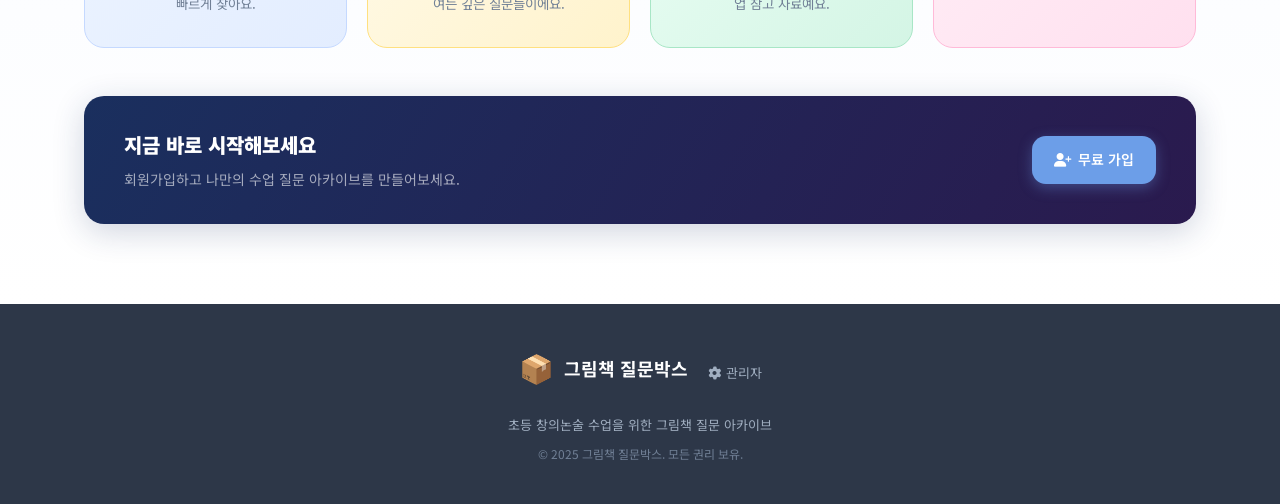
==== commit cfa21eac: "Add files via upload" ====
--- a/index.html
+++ b/index.html
@@ -9,6 +9,8 @@
   <link href="https://fonts.googleapis.com/css2?family=Noto+Sans+KR:wght@300;400;500;700;900&display=swap" rel="stylesheet" />
   <link rel="stylesheet" href="https://cdn.jsdelivr.net/npm/@fortawesome/fontawesome-free@6.4.0/css/all.min.css" />
   <link rel="stylesheet" href="css/style.css" />
+  <script src="js/supabase.js"></script>
+  <script src="js/auth.js" defer></script>
 </head>
 <body>
 
@@ -23,30 +25,50 @@
       </div>
     </a>
     <nav class="main-nav">
-      <a href="index.html" class="nav-link active">홈</a>
+      <a href="#today-question" class="nav-link">오늘의 질문</a>
       <a href="#books-section" class="nav-link">도서 목록</a>
-      <a href="#today-question" class="nav-link">오늘의 질문</a>
-      <a href="#about" class="nav-link">소개</a>
-      <a href="admin.html" class="nav-link nav-admin">
-        <i class="fas fa-cog"></i> 관리
-      </a>
+      <a href="#about" class="nav-link">그림책 질문박스란?</a>
     </nav>
+    <div class="h-auth-wrap">
+      <a href="auth.html" class="h-btn-login"><i class="fas fa-sign-in-alt"></i> 로그인</a>
+      <a href="auth.html?tab=signup" class="h-btn-signup"><i class="fas fa-user-plus"></i> 가입</a>
+      <div class="h-user-menu" id="headerUserMenu">
+        <div style="position:relative">
+          <button class="h-user-btn" id="headerUserMenuBtn">
+            <div class="h-user-avatar">?</div>
+            <span class="h-user-name">선생님</span>
+            <i class="fas fa-chevron-down" style="font-size:10px;color:var(--text-light)"></i>
+          </button>
+          <div class="h-dropdown" id="headerUserDropdown">
+            <a href="auth.html"><i class="fas fa-user-circle"></i> 내 프로필</a>
+            <a href="admin.html" class="h-admin-only" style="display:none"><i class="fas fa-cog"></i> 관리자 페이지</a>
+            <div class="h-drop-divider"></div>
+            <button id="headerLogoutBtn" class="h-drop-logout"><i class="fas fa-sign-out-alt"></i> 로그아웃</button>
+          </div>
+        </div>
+      </div>
+    </div>
     <button class="hamburger" id="hamburger" aria-label="메뉴 열기">
       <i class="fas fa-bars"></i>
     </button>
   </div>
-  <!-- 모바일 메뉴 -->
   <nav class="mobile-nav" id="mobileNav">
-    <a href="index.html" class="nav-link active">홈</a>
-    <a href="#books-section" class="nav-link">도서 목록</a>
-    <a href="#today-question" class="nav-link">오늘의 질문</a>
-    <a href="#about" class="nav-link">소개</a>
-    <a href="admin.html" class="nav-link">⚙️ 관리자</a>
+    <a href="#today-question" class="nav-link">💡 오늘의 질문</a>
+    <a href="#books-section" class="nav-link">📚 도서 목록</a>
+    <a href="#about" class="nav-link">📦 그림책 질문박스란?</a>
+    <a href="admin.html" class="nav-link h-admin-only" style="display:none">⚙️ 관리자</a>
+    <a href="auth.html" class="nav-link" id="mobileAuthLink">🔑 로그인 / 가입</a>
   </nav>
 </header>
 
 <!-- ========== 히어로 배너 ========== -->
+<div class="hero-bg">
 <section class="hero">
+  <!-- 배경 장식 도형 -->
+  <div class="hero-deco hero-deco-1"></div>
+  <div class="hero-deco hero-deco-2"></div>
+  <div class="hero-deco hero-deco-3"></div>
+
   <div class="hero-content">
     <div class="hero-badge"><i class="fas fa-star"></i> 초등 창의논술 전문 플랫폼</div>
     <h1 class="hero-title">
@@ -54,14 +76,14 @@
       <span class="highlight">생각을 열어요</span>
     </h1>
     <p class="hero-desc">
-      300권의 그림책에서 엄선한 창의 질문과 아이들의 대답을 모았습니다.<br />
+      300권의 그림책에서 엄선한 창의 질문과<br class="hero-br"/> 아이들의 대답을 모았습니다.<br />
       주제별·키워드별 검색으로 딱 맞는 수업 자료를 찾아보세요.
     </p>
     <div class="hero-actions">
-      <a href="#books-section" class="btn btn-primary">
+      <a href="#books-section" class="btn btn-primary btn-hero">
         <i class="fas fa-search"></i> 도서 탐색하기
       </a>
-      <a href="#today-question" class="btn btn-outline">
+      <a href="#today-question" class="btn btn-outline btn-hero">
         <i class="fas fa-lightbulb"></i> 오늘의 질문 보기
       </a>
     </div>
@@ -72,7 +94,7 @@
       </div>
       <div class="stat-divider">|</div>
       <div class="stat-item">
-        <span class="stat-num">12+</span>
+        <span class="stat-num">15+</span>
         <span class="stat-label">주제 분류</span>
       </div>
       <div class="stat-divider">|</div>
@@ -82,39 +104,57 @@
       </div>
     </div>
   </div>
+
   <div class="hero-visual">
-    <div class="floating-cards">
-      <div class="float-card fc1">📚</div>
-      <div class="float-card fc2">💡</div>
-      <div class="float-card fc3">🌱</div>
-      <div class="float-card fc4">🎨</div>
-      <div class="float-card fc5">❓</div>
-    </div>
-  </div>
-</section>
-
-<!-- ========== 오늘의 창의 질문 ========== -->
+    <!-- 중앙 책 아이콘 -->
+    <div class="hero-book-orb">
+      <div class="hero-orb-ring"></div>
+      <div class="hero-orb-ring hero-orb-ring-2"></div>
+      <div class="hero-orb-ring hero-orb-ring-3"></div>
+      <div class="hero-orb-core">📦</div>
+    </div>
+    <!-- 주변 떠다니는 카드 -->
+    <div class="float-card fc1">📚</div>
+    <div class="float-card fc2">💡</div>
+    <div class="float-card fc3">🌱</div>
+    <div class="float-card fc4">🎨</div>
+    <div class="float-card fc5">❓</div>
+    <div class="float-card fc6">🤔</div>
+  </div>
+</section>
+</div><!-- /.hero-bg -->
+
+<!-- ========== 오늘의 창의 질문 롤링 ========== -->
 <section class="today-question-section" id="today-question">
-  <div class="container">
-    <div class="section-label">
-      <i class="fas fa-lightbulb"></i> 오늘의 창의 질문
-    </div>
-    <div class="today-card" id="todayCard">
-      <div class="today-card-inner">
-        <div class="today-book-emoji" id="todayEmoji">📚</div>
-        <div class="today-content">
-          <p class="today-book-title" id="todayBookTitle">로딩 중...</p>
-          <p class="today-question-text" id="todayQuestionText">질문을 불러오는 중입니다...</p>
-          <div class="today-actions">
-            <a href="#" class="btn btn-sm btn-primary" id="todayBookLink">
-              <i class="fas fa-book-open"></i> 책 자세히 보기
-            </a>
-            <button class="btn btn-sm btn-ghost" id="refreshQuestion" onclick="loadTodayQuestion()">
-              <i class="fas fa-shuffle"></i> 다른 질문 보기
-            </button>
-          </div>
-        </div>
-      </div>
+  <div class="tq-bg-deco"></div>
+  <div class="container" style="position:relative;">
+
+    <div class="tq-header">
+      <div class="tq-label-pill"><i class="fas fa-lightbulb"></i> 오늘의 창의 질문</div>
+      <h2 class="tq-section-title">지금 이 질문, 수업에 써보세요</h2>
+      <p class="tq-desc">그림책 속 창의 질문을 무작위로 만나보세요. 클릭하면 책 상세 페이지로 이동해요.</p>
+    </div>
+
+    <!-- 메인 롤링 카드 -->
+    <div class="tq-rolling-wrap">
+      <!-- 이전/다음 버튼 -->
+      <button class="tq-arrow tq-prev" id="tqPrev" aria-label="이전">
+        <i class="fas fa-chevron-left"></i>
+      </button>
+
+      <div class="tq-stage" id="tqStage">
+        <!-- JS가 카드 삽입 (현재 + 전후 카드 동시 렌더) -->
+      </div>
+
+      <button class="tq-arrow tq-next" id="tqNext" aria-label="다음">
+        <i class="fas fa-chevron-right"></i>
+      </button>
+    </div>
+
+    <!-- 닷 + 카운터 -->
+    <div class="tq-footer-row">
+      <div class="tq-dots" id="tqDots"></div>
+      <span class="tq-counter" id="tqCounter">1 / 1</span>
     </div>
   </div>
 </section>
@@ -144,12 +184,21 @@
       </div>
     </div>
 
-    <!-- 주제별 필터 -->
+    <!-- 필터: 연령대 위, 주제 아래 -->
     <div class="filter-wrap">
       <div class="filter-group">
-        <span class="filter-label">📌 주제</span>
+        <span class="filter-label">🎂 연령대 &nbsp;<button class="filter-cur filter-cur-btn" id="ageCurLabel" onclick="resetFilter('age')">전체</button></span>
+        <div class="filter-chips" id="ageFilters">
+          <button class="chip" data-filter="유아(3-5세)" data-type="age">🐣 3-5세</button>
+          <button class="chip" data-filter="저학년(6-8세)" data-type="age">🌟 6-8세</button>
+          <button class="chip" data-filter="중학년(9-10세)" data-type="age">📖 9-10세</button>
+          <button class="chip" data-filter="고학년(11-13세)" data-type="age">🎓 11-13세</button>
+        </div>
+      </div>
+
+      <div class="filter-group">
+        <span class="filter-label">📌 주제 &nbsp;<button class="filter-cur filter-cur-btn" id="themeCurLabel" onclick="resetFilter('theme')">전체</button></span>
         <div class="filter-chips" id="themeFilters">
-          <button class="chip active" data-filter="all" data-type="theme">전체</button>
           <button class="chip" data-filter="용기" data-type="theme">💪 용기</button>
           <button class="chip" data-filter="우정" data-type="theme">🤝 우정</button>
           <button class="chip" data-filter="가족" data-type="theme">👨‍👩‍👧 가족</button>
@@ -167,17 +216,6 @@
         </div>
       </div>
 
-      <div class="filter-group">
-        <span class="filter-label">🎂 연령대</span>
-        <div class="filter-chips" id="ageFilters">
-          <button class="chip active" data-filter="all" data-type="age">전체</button>
-          <button class="chip" data-filter="유아(3-5세)" data-type="age">🐣 3-5세</button>
-          <button class="chip" data-filter="저학년(6-8세)" data-type="age">🌟 6-8세</button>
-          <button class="chip" data-filter="중학년(9-10세)" data-type="age">📖 9-10세</button>
-          <button class="chip" data-filter="고학년(11-13세)" data-type="age">🎓 11-13세</button>
-        </div>
-      </div>
-
       <div class="filter-result-bar">
         <span id="resultCount" class="result-count">전체 도서 표시 중</span>
         <div class="sort-select-wrap">
@@ -226,34 +264,46 @@
   </div>
 </section>
 
-<!-- ========== 소개 섹션 ========== -->
+<!-- ========== 그림책 질문박스란? ========== -->
 <section class="about-section" id="about">
+  <div class="about-top-wave"></div>
   <div class="container">
-    <div class="section-header" style="text-align:center; margin-bottom:48px;">
-      <h2 class="section-title">그림책 질문박스란?</h2>
-      <p class="section-desc">초등 창의논술 강사를 위한 통합 수업 자료 플랫폼입니다.</p>
-    </div>
+    <div class="about-header">
+      <div class="about-label-pill">📦 그림책 질문박스란?</div>
+      <h2 class="about-title">그림책 한 권,<br/>질문 하나로 시작하는 수업</h2>
+      <p class="about-subtitle">아이들이 스스로 생각하고 말할 수 있도록,<br/>강사가 직접 만든 창의 질문을 만나보세요.</p>
+    </div>
+
     <div class="about-grid">
-      <div class="about-card">
-        <div class="about-icon">🔍</div>
-        <h3>주제별 검색</h3>
-        <p>용기, 우정, 가족, 환경 등 12개 이상의 주제와 다양한 키워드로 원하는 그림책을 빠르게 찾을 수 있어요.</p>
-      </div>
-      <div class="about-card">
-        <div class="about-icon">💡</div>
+      <div class="about-card about-card-blue">
+        <div class="about-icon-wrap"><i class="fas fa-search"></i></div>
+        <h3>연령·주제별 검색</h3>
+        <p>3~13세 연령대와 용기·우정·가족 등 15개 주제로 수업에 딱 맞는 그림책을 빠르게 찾아요.</p>
+      </div>
+      <div class="about-card about-card-yellow">
+        <div class="about-icon-wrap"><i class="fas fa-lightbulb"></i></div>
         <h3>창의 질문 3종 세트</h3>
-        <p>각 그림책마다 강사가 직접 개발한 창의적 질문 3개가 준비되어 있어요. 아이들의 사고력을 키워주는 깊은 질문들이에요.</p>
-      </div>
-      <div class="about-card">
-        <div class="about-icon">🗣️</div>
+        <p>강사가 직접 개발한 창의 질문 3개가 책마다 준비되어 있어요. 아이들의 사고를 여는 깊은 질문들이에요.</p>
+      </div>
+      <div class="about-card about-card-green">
+        <div class="about-icon-wrap"><i class="fas fa-child"></i></div>
         <h3>아이들의 목소리</h3>
-        <p>실제 수업에서 나온 아이들의 질문과 다양한 답변을 아카이브했어요. 수업 준비의 생생한 참고 자료가 됩니다.</p>
-      </div>
-      <div class="about-card">
-        <div class="about-icon">📱</div>
+        <p>실제 수업에서 나온 아이들의 질문과 다양한 답변을 아카이브했어요. 생생한 수업 참고 자료예요.</p>
+      </div>
+      <div class="about-card about-card-pink">
+        <div class="about-icon-wrap"><i class="fas fa-mobile-alt"></i></div>
         <h3>어디서든 열람</h3>
-        <p>모바일, 태블릿, PC 어디서든 최적화된 화면으로 수업 전날 빠르게 확인하세요.</p>
-      </div>
+        <p>모바일·태블릿·PC 모두 최적화. 수업 전날 어디서든 빠르게 확인하세요.</p>
+      </div>
+    </div>
+
+    <!-- CTA 배너 -->
+    <div class="about-cta">
+      <div class="about-cta-text">
+        <strong>지금 바로 시작해보세요</strong>
+        <span>회원가입하고 나만의 수업 질문 아카이브를 만들어보세요.</span>
+      </div>
+      <a href="auth.html?tab=signup" class="btn btn-primary"><i class="fas fa-user-plus"></i> 무료 가입</a>
     </div>
   </div>
 </section>
@@ -282,7 +332,6 @@
   <i class="fas fa-chevron-up"></i>
 </button>
 
-<script src="js/data.js"></script>
 <script src="js/main.js"></script>
 </body>
 </html>
--- a/css/style.css
+++ b/css/style.css
@@ -50,6 +50,12 @@
   line-height: 1.7;
   font-size: 15px;
 }
+
+/* 히어로 배경을 감싸는 wrapper */
+.hero-bg {
+  background: #F7F9FF;
+  overflow: hidden;
+}
 a { color: inherit; text-decoration: none; }
 ul { list-style: none; }
 button { cursor: pointer; font-family: var(--font); }
@@ -174,104 +180,433 @@
 /* =============================================
    히어로
    ============================================= */
+/* =============================================
+   히어로 섹션 — 리디자인
+   ============================================= */
 .hero {
+  position: relative;
+  overflow: hidden;
   min-height: calc(100vh - var(--header-h));
   display: grid;
-  grid-template-columns: 1fr 380px;
+  grid-template-columns: 1fr 420px;
   align-items: center;
   gap: 40px;
   max-width: 1160px;
   margin: 0 auto;
-  padding: 60px 24px;
-}
+  padding: 80px 24px 60px;
+}
+
+/* 배경 장식 도형 */
+.hero-deco {
+  position: absolute;
+  border-radius: 50%;
+  pointer-events: none;
+  z-index: 0;
+}
+.hero-deco-1 {
+  width: 520px; height: 520px;
+  background: radial-gradient(circle, rgba(108,158,232,.13) 0%, transparent 70%);
+  top: -120px; right: -80px;
+}
+.hero-deco-2 {
+  width: 320px; height: 320px;
+  background: radial-gradient(circle, rgba(255,190,120,.14) 0%, transparent 70%);
+  bottom: -60px; left: -60px;
+}
+.hero-deco-3 {
+  width: 180px; height: 180px;
+  background: radial-gradient(circle, rgba(160,220,180,.18) 0%, transparent 70%);
+  top: 40%; left: 40%;
+}
+.hero-content { position: relative; z-index: 1; }
+
 .hero-badge {
   display: inline-flex;
   align-items: center;
   gap: 6px;
-  background: var(--bg-soft);
+  background: linear-gradient(90deg, #EEF5FF, #F0EEFF);
   color: var(--primary-dark);
-  padding: 6px 14px;
+  padding: 7px 16px;
   border-radius: 100px;
   font-size: 13px;
-  font-weight: 600;
-  margin-bottom: 20px;
-  border: 1px solid var(--primary-light);
+  font-weight: 700;
+  margin-bottom: 22px;
+  border: 1.5px solid rgba(108,158,232,.25);
+  box-shadow: 0 2px 8px rgba(108,158,232,.12);
 }
 .hero-title {
-  font-size: clamp(32px, 5vw, 52px);
+  font-size: clamp(34px, 5vw, 54px);
   font-weight: 900;
   color: var(--text-dark);
-  line-height: 1.2;
-  margin-bottom: 20px;
+  line-height: 1.18;
+  margin-bottom: 22px;
+  letter-spacing: -.02em;
 }
 .hero-title .highlight {
   color: var(--primary);
   position: relative;
+  display: inline-block;
 }
 .hero-title .highlight::after {
   content: '';
   position: absolute;
-  bottom: -2px;
+  bottom: 2px;
   left: 0;
   right: 0;
-  height: 4px;
-  background: var(--secondary-light);
-  border-radius: 2px;
+  height: 6px;
+  background: linear-gradient(90deg, #B9D8FF, #FFD6A5);
+  border-radius: 3px;
+  z-index: -1;
+  opacity: .55;
 }
 .hero-desc {
   font-size: 16px;
   color: var(--text-muted);
-  margin-bottom: 32px;
-  line-height: 1.8;
-}
-.hero-actions { display: flex; gap: 12px; flex-wrap: wrap; margin-bottom: 40px; }
-.hero-stats { display: flex; align-items: center; gap: 20px; }
-.stat-item { text-align: center; }
-.stat-num { display: block; font-size: 28px; font-weight: 900; color: var(--primary); line-height: 1; }
-.stat-label { font-size: 12px; color: var(--text-muted); font-weight: 500; }
-.stat-divider { color: var(--border); font-size: 20px; }
-
-/* 플로팅 카드 애니메이션 */
+  margin-bottom: 36px;
+  line-height: 1.85;
+}
+.hero-actions { display: flex; gap: 14px; flex-wrap: wrap; margin-bottom: 44px; }
+.btn-hero { padding: 14px 28px; font-size: 15px; font-weight: 700; border-radius: var(--radius-lg); }
+
+/* 통계 바 */
+.hero-stats {
+  display: flex;
+  align-items: center;
+  gap: 0;
+  background: rgba(255,255,255,.7);
+  backdrop-filter: blur(8px);
+  border: 1px solid rgba(108,158,232,.15);
+  border-radius: var(--radius-lg);
+  padding: 14px 24px;
+  box-shadow: 0 2px 12px rgba(108,158,232,.08);
+  width: fit-content;
+}
+.stat-item { text-align: center; padding: 0 20px; }
+.stat-num { display: block; font-size: 26px; font-weight: 900; color: var(--primary); line-height: 1; }
+.stat-label { font-size: 11px; color: var(--text-muted); font-weight: 600; margin-top: 4px; letter-spacing:.04em; }
+.stat-divider { color: var(--border); font-size: 24px; opacity:.5; }
+
+/* 히어로 비주얼 — 구체형 */
 .hero-visual {
   display: flex;
   align-items: center;
   justify-content: center;
   position: relative;
-  height: 360px;
-}
-.floating-cards { position: relative; width: 280px; height: 280px; }
+  height: 420px;
+  z-index: 1;
+}
+.hero-book-orb {
+  position: relative;
+  width: 200px;
+  height: 200px;
+  display: flex;
+  align-items: center;
+  justify-content: center;
+}
+.hero-orb-ring {
+  position: absolute;
+  inset: 0;
+  border-radius: 50%;
+  border: 2.5px solid rgba(108,158,232,.25);
+  animation: orb-spin 10s linear infinite;
+}
+.hero-orb-ring-2 {
+  inset: -28px;
+  border-color: rgba(255,190,120,.25);
+  animation-duration: 16s;
+  animation-direction: reverse;
+}
+.hero-orb-ring-3 {
+  inset: -54px;
+  border: 1.5px dashed rgba(160,220,180,.2);
+  animation-duration: 22s;
+}
+.hero-orb-core {
+  width: 110px;
+  height: 110px;
+  border-radius: 50%;
+  background: linear-gradient(135deg, #C8DEFF 0%, #E8D5FF 100%);
+  display: flex;
+  align-items: center;
+  justify-content: center;
+  font-size: 52px;
+  box-shadow: 0 8px 32px rgba(108,158,232,.22), inset 0 2px 6px rgba(255,255,255,.8);
+  animation: pulse-orb 3s ease-in-out infinite;
+}
+@keyframes orb-spin {
+  from { transform: rotate(0deg); }
+  to   { transform: rotate(360deg); }
+}
+@keyframes pulse-orb {
+  0%,100% { transform: scale(1);   box-shadow: 0 8px 32px rgba(108,158,232,.22); }
+  50%      { transform: scale(1.04); box-shadow: 0 12px 40px rgba(108,158,232,.35); }
+}
+
+/* 플로팅 카드 */
 .float-card {
   position: absolute;
-  width: 72px;
-  height: 72px;
+  width: 64px;
+  height: 64px;
   background: #fff;
   border-radius: var(--radius-lg);
-  box-shadow: var(--shadow-md);
-  display: flex;
-  align-items: center;
-  justify-content: center;
-  font-size: 32px;
+  box-shadow: 0 6px 20px rgba(0,0,0,.1);
+  display: flex;
+  align-items: center;
+  justify-content: center;
+  font-size: 28px;
   animation: floatAnim 4s ease-in-out infinite;
 }
-.fc1 { top: 0; left: 50%; transform: translateX(-50%); animation-delay: 0s; }
-.fc2 { top: 60px; right: 0; animation-delay: .5s; }
-.fc3 { bottom: 60px; right: 20px; animation-delay: 1s; }
-.fc4 { bottom: 0; left: 50%; transform: translateX(-50%); animation-delay: 1.5s; }
-.fc5 { top: 60px; left: 0; animation-delay: 2s; }
+.fc1 { top:  10px; left: 50%; transform: translateX(-50%); animation-delay: 0s; }
+.fc2 { top:  70px; right: 10px; animation-delay: .6s; }
+.fc3 { bottom: 80px; right: 30px; animation-delay: 1.2s; }
+.fc4 { bottom: 10px; left: 50%; transform: translateX(-50%); animation-delay: 1.8s; }
+.fc5 { top:  70px; left: 10px; animation-delay: 2.4s; }
+.fc6 { bottom: 80px; left: 30px; animation-delay: 3s; }
 
 @keyframes floatAnim {
-  0%, 100% { transform: translateY(0) translateX(var(--tx, 0)); }
-  50% { transform: translateY(-12px) translateX(var(--tx, 0)); }
-}
-.fc1, .fc4 { --tx: -50%; }
-
-/* =============================================
-   오늘의 창의 질문
+  0%,100% { transform: translateY(0) translateX(var(--tx,0)); }
+  50%      { transform: translateY(-14px) translateX(var(--tx,0)); }
+}
+.fc1,.fc4 { --tx: -50%; }
+
+/* =============================================
+   오늘의 질문 — 롤링 슬라이더 (1장씩)
    ============================================= */
 .today-question-section {
-  padding: 60px 0;
-  background: linear-gradient(135deg, #EEF3FF 0%, #FFF0F8 100%);
-}
+  position: relative;
+  padding: 96px 0 80px;
+  background: linear-gradient(145deg, #0d1b3e 0%, #1a1059 40%, #2d0a4f 70%, #1a0e2e 100%);
+  overflow: hidden;
+}
+.tq-bg-deco {
+  position: absolute;
+  inset: 0;
+  background-image:
+    radial-gradient(circle at 15% 40%, rgba(91,143,249,.25) 0%, transparent 45%),
+    radial-gradient(circle at 85% 15%, rgba(168,85,247,.22) 0%, transparent 45%),
+    radial-gradient(circle at 50% 85%, rgba(52,211,153,.18) 0%, transparent 40%),
+    radial-gradient(circle at 70% 55%, rgba(251,113,133,.12) 0%, transparent 35%);
+  pointer-events: none;
+}
+.tq-header {
+  text-align: center;
+  margin-bottom: 44px;
+  position: relative;
+  z-index: 1;
+}
+.tq-label-pill {
+  display: inline-flex;
+  align-items: center;
+  gap: 7px;
+  background: rgba(255,255,255,.15);
+  border: 1px solid rgba(255,255,255,.35);
+  color: #E8F2FF;
+  padding: 6px 18px;
+  border-radius: 100px;
+  font-size: 12px;
+  font-weight: 700;
+  letter-spacing: .08em;
+  text-transform: uppercase;
+  margin-bottom: 16px;
+  backdrop-filter: blur(6px);
+}
+.tq-section-title {
+  font-size: clamp(24px, 3.5vw, 36px);
+  font-weight: 900;
+  color: #ffffff;
+  margin-bottom: 12px;
+  letter-spacing: -.02em;
+  text-shadow: 0 2px 12px rgba(0,0,0,.3);
+}
+.tq-desc {
+  font-size: 15px;
+  color: rgba(255,255,255,.78);
+  line-height: 1.7;
+}
+
+/* 롤링 래퍼 */
+.tq-rolling-wrap {
+  position: relative;
+  display: flex;
+  align-items: center;
+  gap: 16px;
+  max-width: 780px;
+  margin: 0 auto;
+  z-index: 1;
+}
+
+/* 화살표 */
+.tq-arrow {
+  flex-shrink: 0;
+  width: 46px;
+  height: 46px;
+  border-radius: 50%;
+  border: 1.5px solid rgba(255,255,255,.2);
+  background: rgba(255,255,255,.08);
+  color: rgba(255,255,255,.8);
+  font-size: 15px;
+  cursor: pointer;
+  display: flex;
+  align-items: center;
+  justify-content: center;
+  transition: all var(--transition);
+  backdrop-filter: blur(6px);
+}
+.tq-arrow:hover {
+  background: rgba(255,255,255,.2);
+  border-color: rgba(255,255,255,.5);
+  color: #fff;
+}
+
+/* 스테이지 — 카드 1장, 고정 높이로 레이아웃 안정화 */
+.tq-stage {
+  flex: 1;
+  overflow: hidden;
+  border-radius: 28px;
+  height: 320px;          /* 고정 높이 — 질문 길이와 무관하게 섹션 불변 */
+  position: relative;
+}
+
+/* 롤링 카드 — 스테이지 높이 100% 채우기 */
+.tq-rcard {
+  width: 100%;
+  height: 100%;           /* 스테이지 고정 높이에 맞춤 */
+  background: #ffffff;
+  border: none;
+  border-radius: 28px;
+  padding: 40px 48px;
+  display: flex;
+  gap: 36px;
+  align-items: center;
+  text-decoration: none;
+  color: inherit;
+  transition: transform .25s, box-shadow .25s;
+  cursor: pointer;
+  box-sizing: border-box;
+  box-shadow: 0 12px 48px rgba(0,0,0,.28);
+}
+.tq-rcard:hover {
+  transform: translateY(-3px);
+  box-shadow: 0 20px 60px rgba(0,0,0,.35);
+}
+
+/* 카드 좌측 — 이모지 박스 */
+.tq-rcard-emoji {
+  flex-shrink: 0;
+  width: 108px;
+  height: 108px;
+  border-radius: 24px;
+  display: flex;
+  align-items: center;
+  justify-content: center;
+  font-size: 52px;
+  background: #F0F5FF;
+  border: 2px solid #E2ECFF;
+}
+
+/* 카드 우측 — 콘텐츠 */
+.tq-rcard-body { flex: 1; min-width: 0; }
+.tq-rcard-tags {
+  display: flex;
+  flex-wrap: wrap;
+  gap: 6px;
+  margin-bottom: 18px;
+}
+.tq-rcard-tag {
+  font-size: 11px;
+  font-weight: 700;
+  padding: 5px 14px;
+  border-radius: 100px;
+  background: #EEF3FF;
+  color: #3B6BC8;
+  border: 1px solid #C5D9FF;
+  letter-spacing: .04em;
+}
+.tq-rcard-question {
+  font-size: clamp(17px, 2.2vw, 24px);
+  font-weight: 900;
+  color: #12123A;
+  line-height: 1.5;
+  margin-bottom: 20px;
+  word-break: keep-all;
+  letter-spacing: -.02em;
+  /* 고정 높이 안에서 넘치면 말줄임 처리 */
+  display: -webkit-box;
+  -webkit-line-clamp: 3;
+  -webkit-box-orient: vertical;
+  overflow: hidden;
+}
+.tq-rcard-divider {
+  height: 1px;
+  background: #EDF0F7;
+  margin-bottom: 16px;
+}
+.tq-rcard-book {
+  display: flex;
+  align-items: center;
+  gap: 10px;
+}
+.tq-rcard-book-info { font-size: 13px; color: #6B7A99; }
+.tq-rcard-book-title { font-weight: 700; color: #2D3A5C; }
+.tq-rcard-go {
+  margin-left: auto;
+  display: inline-flex;
+  align-items: center;
+  gap: 7px;
+  font-size: 13px;
+  font-weight: 700;
+  color: #fff;
+  background: #4A7FD6;
+  border: none;
+  padding: 11px 24px;
+  border-radius: 100px;
+  white-space: nowrap;
+  transition: all .2s;
+  box-shadow: 0 4px 14px rgba(74,127,214,.35);
+}
+.tq-rcard:hover .tq-rcard-go {
+  background: #2D5FBF;
+  box-shadow: 0 6px 20px rgba(74,127,214,.5);
+}
+
+/* 슬라이드 애니메이션 */
+@keyframes slideInRight  { from { opacity:0; transform:translateX(48px);  } to { opacity:1; transform:translateX(0); } }
+@keyframes slideInLeft   { from { opacity:0; transform:translateX(-48px); } to { opacity:1; transform:translateX(0); } }
+@keyframes slideOutRight { from { opacity:1; transform:translateX(0); } to { opacity:0; transform:translateX(48px);  } }
+@keyframes slideOutLeft  { from { opacity:1; transform:translateX(0); } to { opacity:0; transform:translateX(-48px); } }
+.tq-slide-in-r  { animation: slideInRight  .38s cubic-bezier(.4,0,.2,1) both; }
+.tq-slide-in-l  { animation: slideInLeft   .38s cubic-bezier(.4,0,.2,1) both; }
+
+/* 하단 도트 + 카운터 */
+.tq-footer-row {
+  display: flex;
+  align-items: center;
+  justify-content: center;
+  gap: 16px;
+  margin-top: 28px;
+  position: relative;
+  z-index: 1;
+}
+.tq-dots { display: flex; gap: 8px; }
+.tq-dot {
+  width: 8px; height: 8px; border-radius: 50%;
+  background: rgba(255,255,255,.25);
+  border: none; cursor: pointer; padding: 0;
+  transition: all .25s;
+}
+.tq-dot.active {
+  width: 28px; border-radius: 4px;
+  background: #6C9EE8;
+}
+.tq-counter {
+  font-size: 12px;
+  font-weight: 700;
+  color: rgba(255,255,255,.65);
+  letter-spacing: .06em;
+}
+
+/* 프로그레스 바 — 제거 */
+.tq-progress { display: none; }
 .section-label {
   display: inline-flex;
   align-items: center;
@@ -376,7 +711,7 @@
 .search-input:focus {
   outline: none;
   border-color: var(--primary);
-  box-shadow: 0 0 0 4px rgba(108,158,232,.15);
+  box-shadow: 0 0 0 4px rgba(91,143,249,.15);
 }
 .search-input::placeholder { color: var(--text-light); }
 .search-clear {
@@ -406,6 +741,30 @@
   padding-top: 8px;
   min-width: 42px;
 }
+/* 필터 라벨 옆 현재 선택값 뱃지 */
+.filter-cur {
+  display: inline-block;
+  font-size: 11px;
+  font-weight: 700;
+  color: var(--primary-dark);
+  background: var(--bg-soft);
+  border: 1px solid var(--primary-light);
+  border-radius: 100px;
+  padding: 2px 9px;
+  vertical-align: middle;
+  transition: all var(--transition);
+}
+/* 버튼형 뱃지 (클릭 시 전체 초기화) */
+.filter-cur-btn {
+  cursor: pointer;
+  font-family: var(--font);
+  line-height: 1.4;
+}
+.filter-cur-btn:hover {
+  background: var(--primary);
+  color: #fff;
+  border-color: var(--primary);
+}
 .filter-chips { display: flex; flex-wrap: wrap; gap: 8px; }
 .chip {
   padding: 6px 14px;
@@ -417,7 +776,7 @@
   color: var(--text-body);
   transition: all var(--transition);
 }
-.chip:hover { border-color: var(--primary-light); color: var(--primary-dark); background: var(--bg-soft); }
+.chip:hover { border-color: var(--primary-light); color: var(--primary-dark); background: var(--bg-soft); transform: translateY(-1px); }
 .chip.active { background: var(--primary); border-color: var(--primary); color: #fff; box-shadow: 0 2px 8px rgba(108,158,232,.3); }
 
 .filter-result-bar {
@@ -518,8 +877,8 @@
   flex-direction: column;
 }
 .book-card:hover {
-  transform: translateY(-4px);
-  box-shadow: 0 12px 32px rgba(108,158,232,.18);
+  transform: translateY(-6px);
+  box-shadow: 0 16px 40px rgba(91,143,249,.2);
 }
 .book-card-cover {
   height: 170px;
@@ -556,7 +915,7 @@
   margin-bottom: 12px;
 }
 .theme-tag {
-  padding: 2px 8px;
+  padding: 3px 9px;
   border-radius: 100px;
   font-size: 11px;
   font-weight: 600;
@@ -636,26 +995,124 @@
    소개 섹션
    ============================================= */
 .about-section {
-  padding: 80px 0;
-  background: #fff;
-}
+  position: relative;
+  padding: 96px 0 80px;
+  background: linear-gradient(180deg, #F6F9FF 0%, #fff 100%);
+}
+.about-top-wave {
+  position: absolute;
+  top: -1px; left: 0; right: 0;
+  height: 60px;
+  background: linear-gradient(160deg, #0f1e3d 0%, #1a2f5e 55%, #2a1a4e 100%);
+  clip-path: ellipse(110% 100% at 50% 0%);
+}
+
+/* 헤더 */
+.about-header {
+  text-align: center;
+  margin-bottom: 56px;
+}
+.about-label-pill {
+  display: inline-flex;
+  align-items: center;
+  gap: 6px;
+  background: var(--bg-soft);
+  color: var(--primary-dark);
+  border: 1.5px solid var(--primary-light);
+  padding: 6px 18px;
+  border-radius: 100px;
+  font-size: 12px;
+  font-weight: 700;
+  letter-spacing: .07em;
+  margin-bottom: 16px;
+}
+.about-title {
+  font-size: clamp(24px, 3.5vw, 36px);
+  font-weight: 900;
+  color: var(--text-dark);
+  line-height: 1.3;
+  margin-bottom: 14px;
+  letter-spacing: -.02em;
+}
+.about-subtitle {
+  font-size: 15px;
+  color: var(--text-muted);
+  line-height: 1.7;
+}
+
+/* 카드 그리드 */
 .about-grid {
   display: grid;
-  grid-template-columns: repeat(auto-fill, minmax(240px, 1fr));
+  grid-template-columns: repeat(4, 1fr);
+  gap: 20px;
+  margin-bottom: 48px;
+}
+.about-card {
+  padding: 36px 24px 32px;
+  border-radius: 20px;
+  text-align: center;
+  transition: transform .25s, box-shadow .25s;
+  position: relative;
+  overflow: hidden;
+}
+.about-card::before {
+  content: '';
+  position: absolute;
+  top: -40px; right: -40px;
+  width: 120px; height: 120px;
+  border-radius: 50%;
+  opacity: .12;
+  background: currentColor;
+}
+.about-card:hover { transform: translateY(-6px); box-shadow: 0 16px 40px rgba(0,0,0,.1); }
+
+.about-card-blue  { background: linear-gradient(135deg,#EEF5FF 0%,#E3EDFF 100%); color: #3B6BC8; border: 1.5px solid #C5D9FF; }
+.about-card-yellow{ background: linear-gradient(135deg,#FFFBEE 0%,#FFF3CC 100%); color: #B07D00; border: 1.5px solid #FFE080; }
+.about-card-green { background: linear-gradient(135deg,#EDFFF6 0%,#D4F5E5 100%); color: #1A7A4A; border: 1.5px solid #A8E6C6; }
+.about-card-pink  { background: linear-gradient(135deg,#FFF0F7 0%,#FFE0EF 100%); color: #C0386A; border: 1.5px solid #FFBAD8; }
+
+.about-icon-wrap {
+  width: 64px;
+  height: 64px;
+  border-radius: 18px;
+  background: rgba(255,255,255,.7);
+  display: flex;
+  align-items: center;
+  justify-content: center;
+  font-size: 26px;
+  margin: 0 auto 18px;
+  box-shadow: 0 4px 12px rgba(0,0,0,.06);
+  border: 1.5px solid rgba(255,255,255,.9);
+}
+.about-icon-wrap i { font-size: 24px; }
+.about-card h3 { font-size: 16px; font-weight: 800; color: var(--text-dark); margin-bottom: 10px; }
+.about-card p { font-size: 13.5px; color: var(--text-muted); line-height: 1.75; }
+
+/* CTA 배너 */
+.about-cta {
+  display: flex;
+  align-items: center;
+  justify-content: space-between;
   gap: 24px;
-}
-.about-card {
-  padding: 32px 24px;
-  background: var(--bg-main);
-  border-radius: var(--radius-lg);
-  border: 1px solid var(--border-light);
-  text-align: center;
-  transition: transform var(--transition), box-shadow var(--transition);
-}
-.about-card:hover { transform: translateY(-4px); box-shadow: var(--shadow-md); }
-.about-icon { font-size: 40px; margin-bottom: 16px; }
-.about-card h3 { font-size: 17px; font-weight: 700; color: var(--text-dark); margin-bottom: 10px; }
-.about-card p { font-size: 14px; color: var(--text-muted); line-height: 1.7; }
+  background: linear-gradient(120deg, #1a2f5e 0%, #2a1a4e 100%);
+  border-radius: 20px;
+  padding: 32px 40px;
+  box-shadow: 0 8px 32px rgba(26,47,94,.2);
+}
+.about-cta-text {
+  display: flex;
+  flex-direction: column;
+  gap: 6px;
+}
+.about-cta-text strong {
+  font-size: 20px;
+  font-weight: 900;
+  color: #fff;
+}
+.about-cta-text span {
+  font-size: 14px;
+  color: rgba(255,255,255,.6);
+}
 
 /* =============================================
    푸터
@@ -682,6 +1139,79 @@
    ============================================= */
 
 /* 브레드크럼 */
+/* =============================================
+   헤더 인증 UI (로그인/유저메뉴) — 공통
+   ============================================= */
+
+/* 비로그인 버튼 */
+.h-btn-login {
+  display: inline-flex; align-items: center; gap: 6px;
+  padding: 7px 14px; font-size: 13px; font-weight: 600;
+  border: 1.5px solid var(--border); border-radius: var(--radius-md);
+  background: #fff; color: var(--text-dark);
+  text-decoration: none; cursor: pointer;
+  transition: all var(--transition); font-family: var(--font);
+}
+.h-btn-login:hover { border-color: var(--primary); color: var(--primary); }
+
+.h-btn-signup {
+  display: inline-flex; align-items: center; gap: 6px;
+  padding: 7px 14px; font-size: 13px; font-weight: 700;
+  border: none; border-radius: var(--radius-md);
+  background: var(--primary); color: #fff;
+  text-decoration: none; cursor: pointer;
+  transition: all var(--transition); font-family: var(--font);
+}
+.h-btn-signup:hover { background: var(--primary-dark); }
+
+/* 로그인 후 유저 메뉴 */
+.h-user-menu { display: none; align-items: center; position: relative; }
+
+.h-user-btn {
+  display: flex; align-items: center; gap: 8px;
+  padding: 6px 12px 6px 6px;
+  border: 1.5px solid var(--border); border-radius: 999px;
+  background: #fff; cursor: pointer; font-family: var(--font);
+  font-size: 13px; font-weight: 600; color: var(--text-dark);
+  transition: all var(--transition);
+}
+.h-user-btn:hover { border-color: var(--primary); background: var(--bg-soft); }
+
+.h-user-avatar {
+  width: 28px; height: 28px; border-radius: 50%;
+  display: flex; align-items: center; justify-content: center;
+  font-size: 13px; font-weight: 700; color: #fff;
+  background: var(--primary); flex-shrink: 0;
+}
+
+/* 드롭다운 */
+.h-dropdown {
+  position: absolute; top: calc(100% + 8px); right: 0;
+  background: #fff; border: 1px solid var(--border-light);
+  border-radius: var(--radius-lg); box-shadow: 0 8px 24px rgba(0,0,0,.1);
+  min-width: 180px; z-index: 500; overflow: hidden;
+  display: none;
+}
+.h-dropdown.open { display: block; animation: fadeIn .15s ease; }
+.h-dropdown a, .h-dropdown button {
+  display: flex; align-items: center; gap: 10px;
+  padding: 11px 16px; font-size: 13px; font-weight: 500;
+  color: var(--text-body); text-decoration: none;
+  background: none; border: none; width: 100%;
+  cursor: pointer; font-family: var(--font);
+  transition: background var(--transition);
+}
+.h-dropdown a:hover, .h-dropdown button:hover { background: var(--bg-soft); }
+.h-dropdown .h-drop-divider { height: 1px; background: var(--border-light); margin: 4px 0; }
+.h-dropdown .h-drop-logout { color: #E53E3E !important; }
+.h-dropdown .h-drop-logout:hover { background: #FFF5F5 !important; }
+
+/* 인증 버튼 묶음 */
+.h-auth-wrap { display: flex; align-items: center; gap: 8px; }
+
+/* =============================================
+   breadcrumb (책 상세)
+   ============================================= */
 .breadcrumb-bar {
   background: #fff;
   border-bottom: 1px solid var(--border-light);
@@ -977,21 +1507,24 @@
 @media (max-width: 900px) {
   .hero {
     grid-template-columns: 1fr;
-    padding: 40px 24px;
+    padding: 56px 24px 48px;
     min-height: auto;
   }
   .hero-visual { display: none; }
+  .about-grid { grid-template-columns: 1fr 1fr; }
   .book-hero-inner { grid-template-columns: 1fr; }
   .book-cover-wrap { flex-direction: row; align-items: flex-start; gap: 20px; }
   .book-cover { width: 120px; height: 155px; font-size: 48px; }
+  .tq-stage { height: 300px; }
+  .tq-rcard { padding: 32px 36px; gap: 28px; }
+  .tq-rcard-emoji { width: 90px; height: 90px; font-size: 42px; }
+  .about-cta { flex-direction: column; text-align: center; padding: 36px 28px; }
 }
 
 @media (max-width: 680px) {
   .main-nav { display: none; }
   .hamburger { display: flex; }
   .logo-sub { display: none; }
-  .today-card-inner { flex-direction: column; padding: 24px; gap: 16px; text-align: center; }
-  .today-actions { justify-content: center; }
   .filter-group { flex-direction: column; gap: 8px; }
   .filter-label { padding-top: 0; }
   .tabs { overflow-x: auto; }
@@ -1001,7 +1534,25 @@
   .guide-grid { grid-template-columns: 1fr; }
   .coming-soon-box { flex-direction: column; padding: 20px; }
   .panel-intro { flex-direction: column; gap: 10px; }
-  .hero-title { font-size: 28px; }
+  .hero-title { font-size: 30px; }
+  .hero-desc { font-size: 14px; }
+  .hero-actions { gap: 10px; }
+  .btn-hero { padding: 12px 20px; font-size: 14px; }
+  .about-grid { grid-template-columns: 1fr; }
+  .about-section { padding: 64px 0 56px; }
+  .about-cta { flex-direction: column; text-align: center; padding: 32px 24px; gap: 20px; }
+  .tq-section-title { font-size: 22px; }
+  .today-question-section { padding: 64px 0 56px; }
+  .tq-stage { height: 420px; }
+  .tq-rcard { flex-direction: column; align-items: center; text-align: center; padding: 32px 24px; gap: 20px; }
+  .tq-rcard-emoji { width: 80px; height: 80px; font-size: 38px; }
+  .tq-rcard-question { font-size: 17px; }
+  .tq-rcard-go { margin: 0 auto; padding: 10px 20px; }
+  .tq-rcard-book { justify-content: center; }
+  .tq-rcard-divider { display: none; }
+  .tq-rolling-wrap { gap: 8px; }
+  .tq-arrow { width: 38px; height: 38px; font-size: 13px; }
+  .hero-stats { flex-wrap: wrap; justify-content: center; }
 }
 
 @media (max-width: 420px) {
@@ -1125,6 +1676,38 @@
 }
 
 /* =============================================
+   오늘의 질문 슬라이더
+   ============================================= */
+.today-question-section {
+  background: linear-gradient(160deg, #EEF5FF 0%, #F5F0FF 100%);
+  padding: 64px 0 56px;
+}
+.tq-header {
+  text-align: center;
+  margin-bottom: 36px;
+}
+.tq-header .section-label {
+  display: inline-flex;
+  align-items: center;
+  gap: 8px;
+  background: #fff;
+  color: var(--primary-dark);
+  border: 1.5px solid var(--primary-light);
+  border-radius: 100px;
+  padding: 6px 18px;
+  font-size: 13px;
+  font-weight: 700;
+  margin-bottom: 12px;
+  box-shadow: 0 2px 8px rgba(108,158,232,.12);
+}
+.tq-desc {
+  font-size: 14px;
+  color: var(--text-muted);
+}
+
+/* (구 슬라이더 스타일 제거 — 새 롤링 스타일은 위에 정의됨) */
+
+/* =============================================
    애니메이션 유틸리티
    ============================================= */
 .fade-in { animation: fadeIn .3s ease; }
